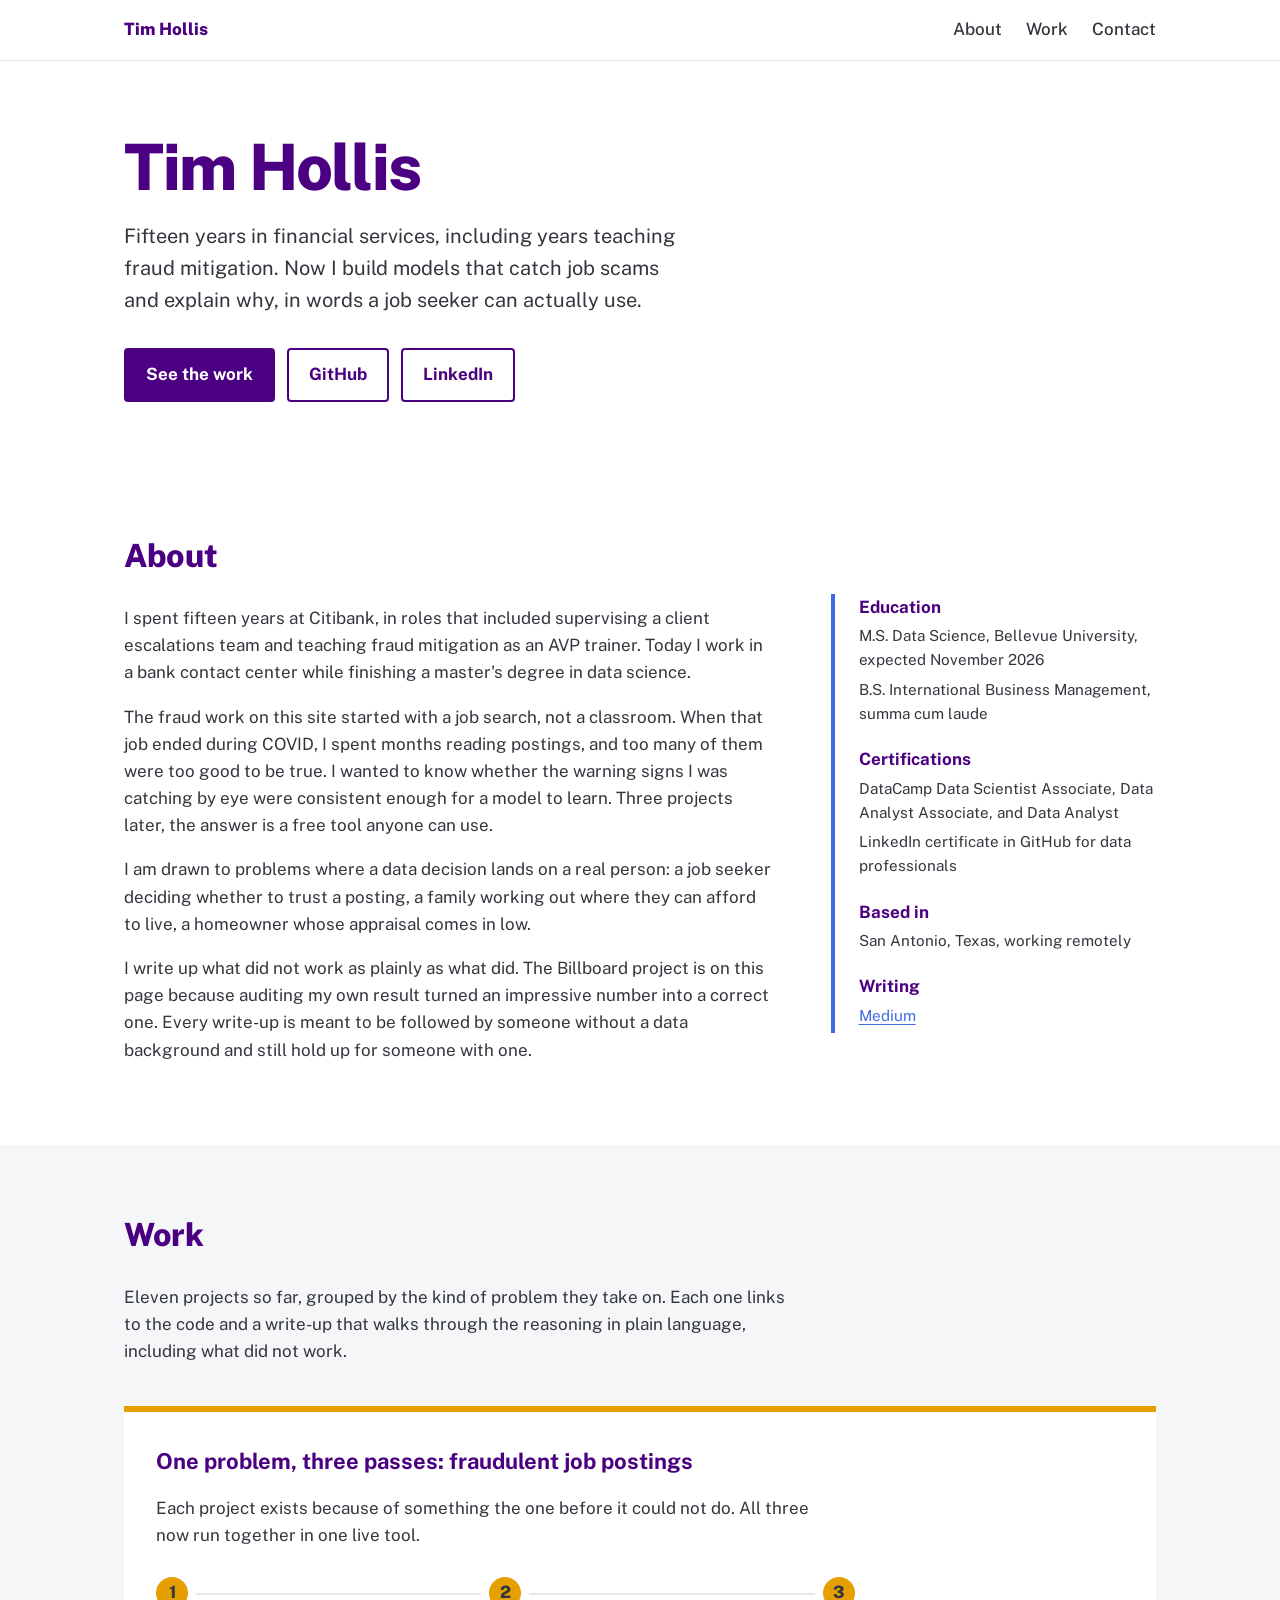
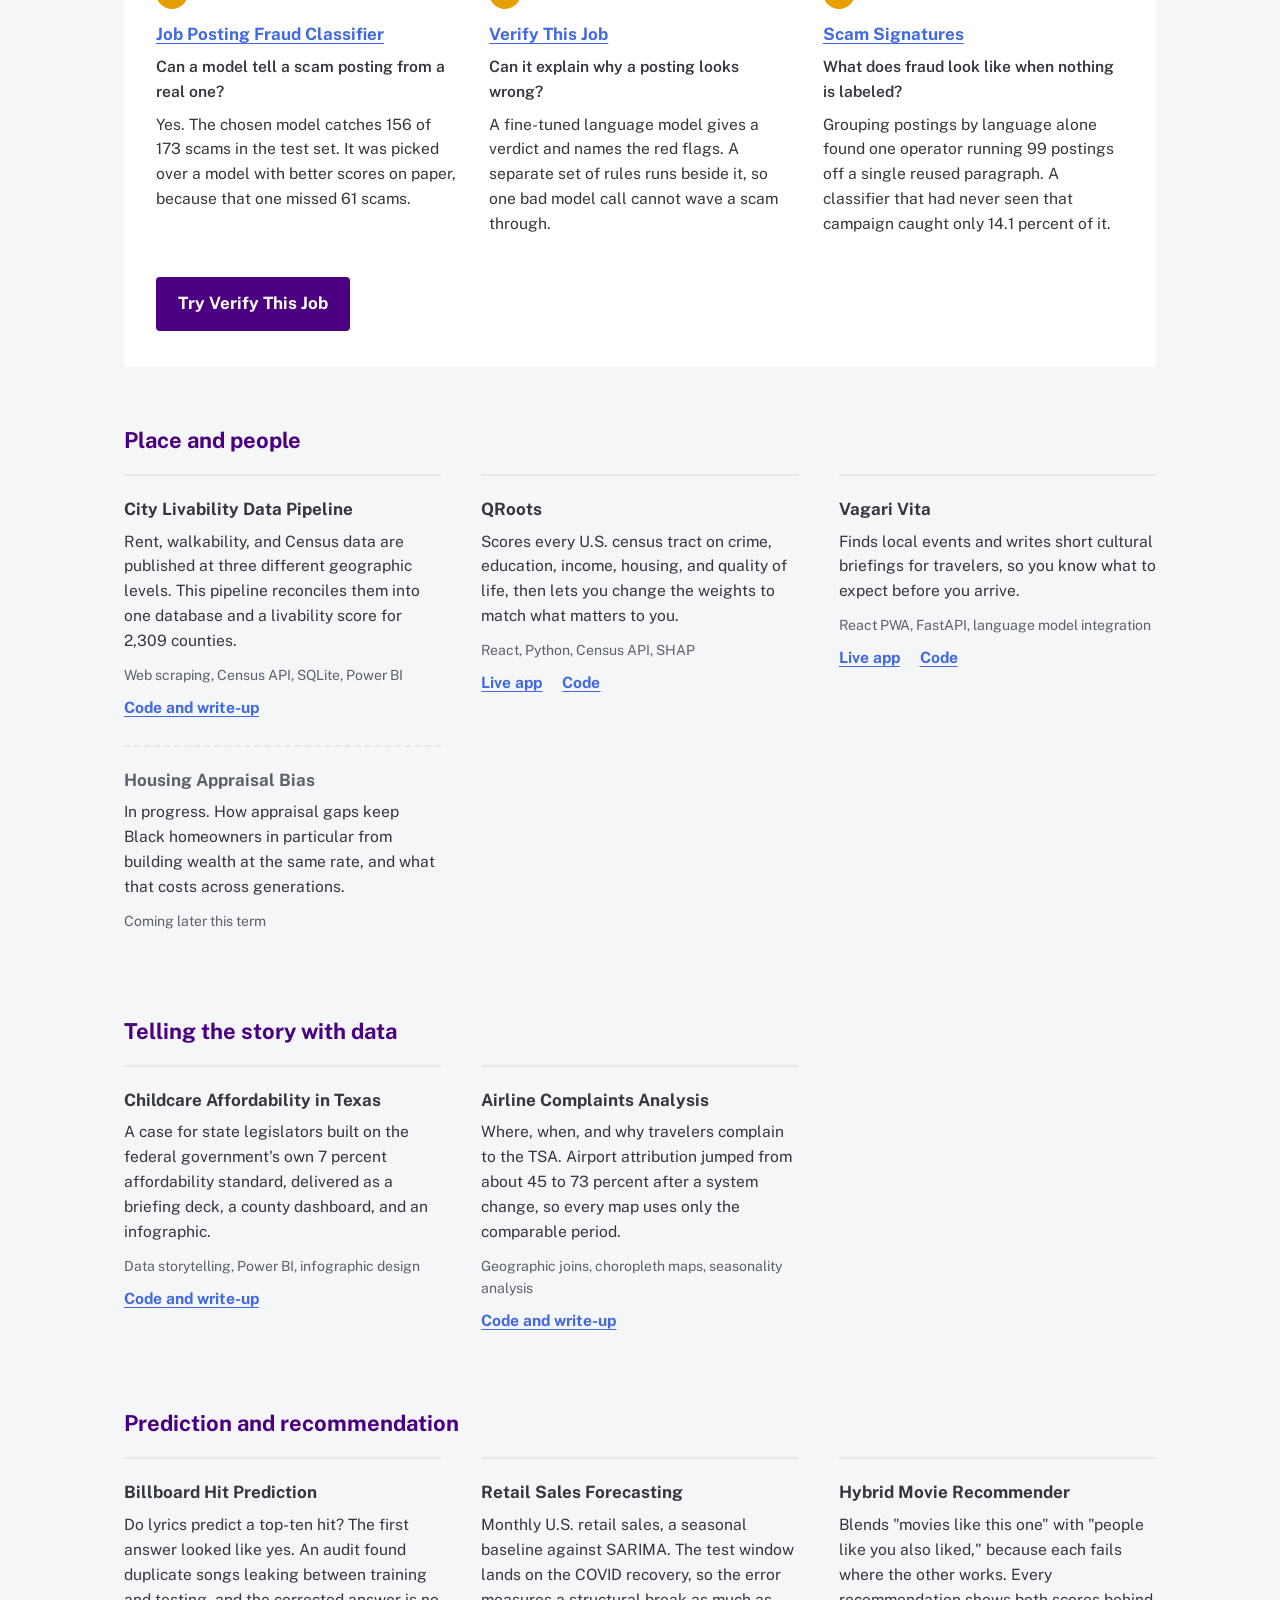
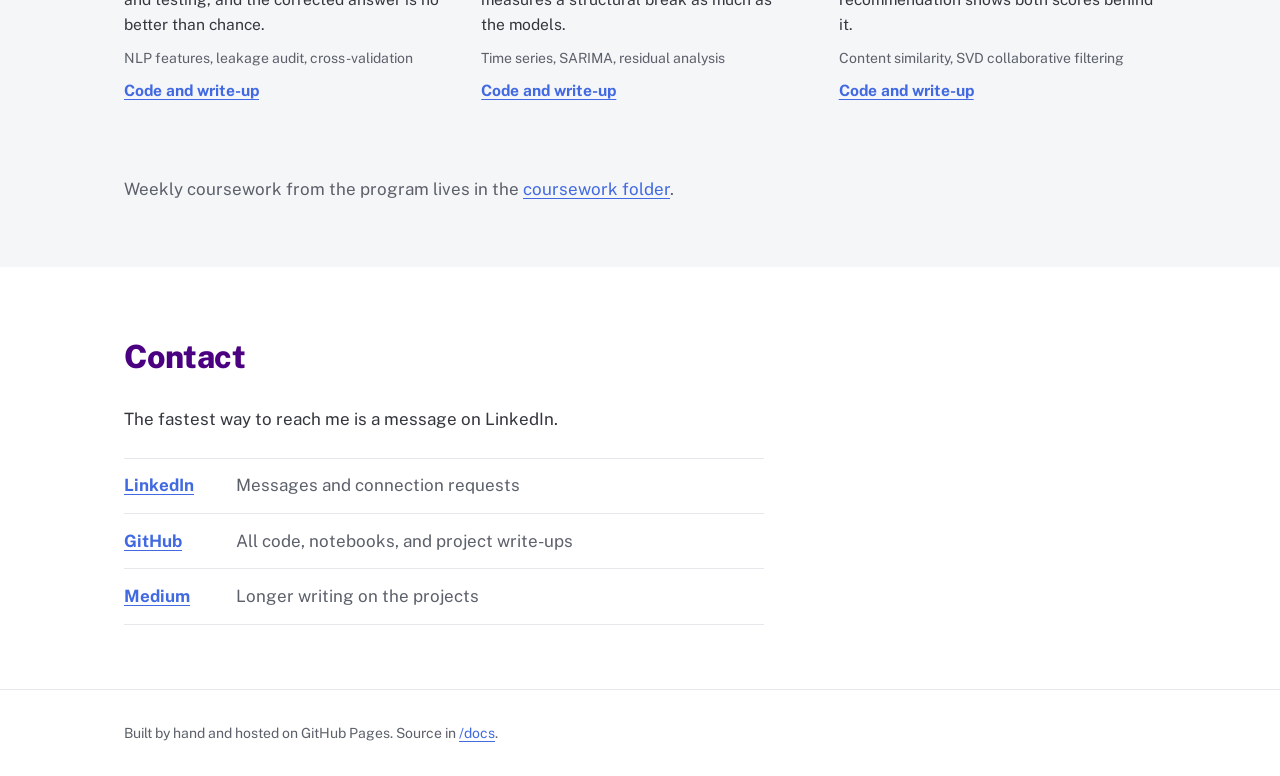
==== docs/index.html @ fc401781 "Add About section" ====
<!DOCTYPE html>
<html lang="en">
<head>
  <meta charset="utf-8">
  <meta name="viewport" content="width=device-width, initial-scale=1">
  <title>Tim Hollis | Data Science Portfolio</title>
  <meta name="description" content="Data science portfolio of Tim Hollis: fraud detection, housing and place, data storytelling, and forecasting.">
  <link rel="preconnect" href="https://fonts.googleapis.com">
  <link rel="preconnect" href="https://fonts.gstatic.com" crossorigin>
  <link href="https://fonts.googleapis.com/css2?family=Public+Sans:wght@400;500;700;800&family=Source+Serif+4:opsz,wght@8..60,400;8..60,600&display=swap" rel="stylesheet">
  <link rel="stylesheet" href="style.css">
</head>
<body>

  <a class="skip-link" href="#main">Skip to content</a>

  <header class="site-nav">
    <div class="wrap nav-inner">
      <a class="nav-name" href="#top">Tim Hollis</a>
      <nav aria-label="Sections">
        <a href="#about">About</a>
        <a href="#work">Work</a>
        <a href="#contact">Contact</a>
      </nav>
    </div>
  </header>

  <main id="main">

    <section class="hero" id="top">
      <div class="wrap">
        <h1>Tim Hollis</h1>
        <p class="lede">
          Fifteen years in financial services, including years teaching fraud mitigation.
          Now I build models that catch job scams and explain why, in words a job seeker
          can actually use.
        </p>
        <div class="hero-actions">
          <a class="btn btn-primary" href="#work">See the work</a>
          <a class="btn btn-secondary" href="https://github.com/TTHollis">GitHub</a>
          <a class="btn btn-secondary" href="https://www.linkedin.com/in/timothy-hollis">LinkedIn</a>
        </div>
      </div>
    </section>

    <section class="section" id="about">
      <div class="wrap about-grid">
        <div class="about-text">
          <h2>About</h2>
          <p>
            I spent fifteen years at Citibank, in roles that included supervising a client
            escalations team and teaching fraud mitigation as an AVP trainer. Today I work in a
            bank contact center while finishing a master's degree in data science.
          </p>
          <p>
            The fraud work on this site started with a job search, not a classroom. When that job
            ended during COVID, I spent months reading postings, and too many of them were too
            good to be true. I wanted to know whether the warning signs I was catching by eye were
            consistent enough for a model to learn. Three projects later, the answer is a free tool
            anyone can use.
          </p>
          <p>
            I am drawn to problems where a data decision lands on a real person: a job seeker
            deciding whether to trust a posting, a family working out where they can afford to
            live, a homeowner whose appraisal comes in low.
          </p>
          <p>
            I write up what did not work as plainly as what did. The Billboard project is on this
            page because auditing my own result turned an impressive number into a correct one.
            Every write-up is meant to be followed by someone without a data background and still
            hold up for someone with one.
          </p>
        </div>

        <dl class="facts">
          <div>
            <dt>Education</dt>
            <dd>M.S. Data Science, Bellevue University, expected November 2026</dd>
            <dd>B.S. International Business Management, summa cum laude</dd>
          </div>
          <div>
            <dt>Certifications</dt>
            <dd>DataCamp Data Scientist Associate, Data Analyst Associate, and Data Analyst</dd>
            <dd>LinkedIn certificate in GitHub for data professionals</dd>
          </div>
          <div>
            <dt>Based in</dt>
            <dd>San Antonio, Texas, working remotely</dd>
          </div>
          <div>
            <dt>Writing</dt>
            <dd><a href="https://medium.com/@TTHollis">Medium</a></dd>
          </div>
        </dl>
      </div>
    </section>

    <section class="section section-alt" id="work">
      <div class="wrap">
        <h2>Work</h2>
        <p class="section-intro">
          Eleven projects so far, grouped by the kind of problem they take on. Each one links to
          the code and a write-up that walks through the reasoning in plain language, including
          what did not work.
        </p>

        <article class="featured" aria-labelledby="featured-title">
          <h3 id="featured-title">One problem, three passes: fraudulent job postings</h3>
          <p class="featured-intro">
            Each project exists because of something the one before it could not do. All three
            now run together in one live tool.
          </p>
          <ol class="phases">
            <li>
              <h4><a href="https://github.com/TTHollis/DataSciencePortfolio/tree/main/projects/JobPostingFraudClassifier">Job Posting Fraud Classifier</a></h4>
              <p class="phase-q">Can a model tell a scam posting from a real one?</p>
              <p>Yes. The chosen model catches 156 of 173 scams in the test set. It was picked over
                a model with better scores on paper, because that one missed 61 scams.</p>
            </li>
            <li>
              <h4><a href="https://github.com/TTHollis/VerifyThisJob">Verify This Job</a></h4>
              <p class="phase-q">Can it explain why a posting looks wrong?</p>
              <p>A fine-tuned language model gives a verdict and names the red flags. A separate
                set of rules runs beside it, so one bad model call cannot wave a scam through.</p>
            </li>
            <li>
              <h4><a href="https://github.com/TTHollis/DataSciencePortfolio/tree/main/projects/ScamSignatures">Scam Signatures</a></h4>
              <p class="phase-q">What does fraud look like when nothing is labeled?</p>
              <p>Grouping postings by language alone found one operator running 99 postings off a
                single reused paragraph. A classifier that had never seen that campaign caught only
                14.1 percent of it.</p>
            </li>
          </ol>
          <a class="btn btn-primary" href="https://verifythisjob.streamlit.app">Try Verify This Job</a>
        </article>

        <div class="group">
          <h3>Place and people</h3>
          <div class="project-grid">
            <article class="project">
              <h4>City Livability Data Pipeline</h4>
              <p>Rent, walkability, and Census data are published at three different geographic
                levels. This pipeline reconciles them into one database and a livability score for
                2,309 counties.</p>
              <p class="methods">Web scraping, Census API, SQLite, Power BI</p>
              <p class="links"><a href="https://github.com/TTHollis/DataSciencePortfolio/tree/main/projects/CityLivabilityDataPipeline">Code and write-up</a></p>
            </article>
            <article class="project">
              <h4>QRoots</h4>
              <p>Scores every U.S. census tract on crime, education, income, housing, and quality
                of life, then lets you change the weights to match what matters to you.</p>
              <p class="methods">React, Python, Census API, SHAP</p>
              <p class="links"><a href="https://qroots.onrender.com">Live app</a><a href="https://github.com/TTHollis/QRoots">Code</a></p>
            </article>
            <article class="project">
              <h4>Vagari Vita</h4>
              <p>Finds local events and writes short cultural briefings for travelers, so you know
                what to expect before you arrive.</p>
              <p class="methods">React PWA, FastAPI, language model integration</p>
              <p class="links"><a href="https://vagarivita.onrender.com">Live app</a><a href="https://github.com/TTHollis/VagariVita">Code</a></p>
            </article>
            <article class="project project-pending">
              <h4>Housing Appraisal Bias</h4>
              <p>In progress. How appraisal gaps keep Black homeowners in particular from building
                wealth at the same rate, and what that costs across generations.</p>
              <p class="methods">Coming later this term</p>
            </article>
          </div>
        </div>

        <div class="group">
          <h3>Telling the story with data</h3>
          <div class="project-grid">
            <article class="project">
              <h4>Childcare Affordability in Texas</h4>
              <p>A case for state legislators built on the federal government's own 7 percent
                affordability standard, delivered as a briefing deck, a county dashboard, and an
                infographic.</p>
              <p class="methods">Data storytelling, Power BI, infographic design</p>
              <p class="links"><a href="https://github.com/TTHollis/DataSciencePortfolio/tree/main/projects/ChildcareAffordabilityTexas">Code and write-up</a></p>
            </article>
            <article class="project">
              <h4>Airline Complaints Analysis</h4>
              <p>Where, when, and why travelers complain to the TSA. Airport attribution jumped
                from about 45 to 73 percent after a system change, so every map uses only the
                comparable period.</p>
              <p class="methods">Geographic joins, choropleth maps, seasonality analysis</p>
              <p class="links"><a href="https://github.com/TTHollis/DataSciencePortfolio/tree/main/projects/AirlineComplaintsAnalysis">Code and write-up</a></p>
            </article>
          </div>
        </div>

        <div class="group">
          <h3>Prediction and recommendation</h3>
          <div class="project-grid">
            <article class="project">
              <h4>Billboard Hit Prediction</h4>
              <p>Do lyrics predict a top-ten hit? The first answer looked like yes. An audit found
                duplicate songs leaking between training and testing, and the corrected answer is
                no better than chance.</p>
              <p class="methods">NLP features, leakage audit, cross-validation</p>
              <p class="links"><a href="https://github.com/TTHollis/DataSciencePortfolio/tree/main/projects/BillboardHitPrediction">Code and write-up</a></p>
            </article>
            <article class="project">
              <h4>Retail Sales Forecasting</h4>
              <p>Monthly U.S. retail sales, a seasonal baseline against SARIMA. The test window
                lands on the COVID recovery, so the error measures a structural break as much as
                the models.</p>
              <p class="methods">Time series, SARIMA, residual analysis</p>
              <p class="links"><a href="https://github.com/TTHollis/DataSciencePortfolio/tree/main/projects/RetailSalesForecasting">Code and write-up</a></p>
            </article>
            <article class="project">
              <h4>Hybrid Movie Recommender</h4>
              <p>Blends "movies like this one" with "people like you also liked," because each
                fails where the other works. Every recommendation shows both scores behind it.</p>
              <p class="methods">Content similarity, SVD collaborative filtering</p>
              <p class="links"><a href="https://github.com/TTHollis/DataSciencePortfolio/tree/main/projects/HybridMovieRecommender">Code and write-up</a></p>
            </article>
          </div>
        </div>

        <p class="work-footer">Weekly coursework from the program lives in the
          <a href="https://github.com/TTHollis/DataSciencePortfolio/tree/main/coursework">coursework folder</a>.</p>
      </div>
    </section>

    <section class="section" id="contact">
      <div class="wrap">
        <h2>Contact</h2>
        <p>The fastest way to reach me is a message on LinkedIn.</p>
        <ul class="contact-list">
          <li><a href="https://www.linkedin.com/in/timothy-hollis">LinkedIn</a><span>Messages and connection requests</span></li>
          <li><a href="https://github.com/TTHollis">GitHub</a><span>All code, notebooks, and project write-ups</span></li>
          <li><a href="https://medium.com/@TTHollis">Medium</a><span>Longer writing on the projects</span></li>
        </ul>
      </div>
    </section>

  </main>

  <footer class="site-footer">
    <div class="wrap">
      <p>Built by hand and hosted on GitHub Pages. Source in
        <a href="https://github.com/TTHollis/DataSciencePortfolio/tree/main/docs">/docs</a>.</p>
    </div>
  </footer>

</body>
</html>
---- docs/style.css ----
:root {
  --royal-blue: #4169E1;
  --purple: #4B0082;
  --forest-green: #228B22;
  --amber: #E69F00;
  --light-gray: #E6E8EC;
  --dark-gray: #33363D;

  --bg: #FFFFFF;
  --surface: #F5F6F8;
  --text: var(--dark-gray);
  --muted: #5C606A;

  --sans: 'Public Sans', system-ui, -apple-system, 'Segoe UI', Arial, sans-serif;
  --serif: 'Source Serif 4', Georgia, 'Times New Roman', serif;

  --wrap: 1080px;
  --nav-h: 3.75rem;
  color-scheme: light;
}

*, *::before, *::after { box-sizing: border-box; }

html { scroll-behavior: smooth; }
@media (prefers-reduced-motion: reduce) { html { scroll-behavior: auto; } }

body {
  margin: 0;
  font-family: var(--sans);
  font-size: 1.0625rem;
  line-height: 1.6;
  color: var(--text);
  background: var(--bg);
}

img { max-width: 100%; height: auto; }

a { color: var(--royal-blue); text-underline-offset: 0.18em; }
a:hover { color: var(--purple); }
:focus-visible { outline: 3px solid var(--amber); outline-offset: 2px; }

.wrap { max-width: var(--wrap); margin: 0 auto; padding: 0 1.5rem; }

.skip-link {
  position: absolute; left: -999px; top: 0.5rem;
  background: var(--purple); color: #fff; padding: 0.5rem 1rem; z-index: 20;
}
.skip-link:focus { left: 0.5rem; }

/* Nav */
.site-nav {
  position: sticky; top: 0; z-index: 10;
  background: var(--bg);
  border-bottom: 1px solid var(--light-gray);
}
.nav-inner {
  display: flex; align-items: center; justify-content: space-between;
  height: var(--nav-h);
}
.nav-name { font-weight: 800; color: var(--purple); text-decoration: none; }
.site-nav nav { display: flex; gap: 1.5rem; }
.site-nav nav a { color: var(--text); text-decoration: none; font-weight: 500; }
.site-nav nav a:hover { color: var(--royal-blue); text-decoration: underline; }

section[id] { scroll-margin-top: var(--nav-h); }

/* Hero */
.hero { padding: 4.5rem 0 4rem; }
.hero h1 {
  font-size: clamp(2.5rem, 6vw, 4rem);
  line-height: 1.05;
  font-weight: 800;
  color: var(--purple);
  margin: 0 0 1.25rem;
  letter-spacing: -0.02em;
}
.lede { font-size: 1.25rem; max-width: 46ch; margin: 0 0 2rem; }

.hero-actions { display: flex; flex-wrap: wrap; gap: 0.75rem; }
.btn {
  display: inline-block;
  padding: 0.7rem 1.25rem;
  border-radius: 4px;
  font-weight: 700;
  text-decoration: none;
  border: 2px solid var(--purple);
}
.btn-primary { background: var(--purple); color: #fff; }
.btn-primary:hover { background: var(--royal-blue); border-color: var(--royal-blue); color: #fff; }
.btn-secondary { background: transparent; color: var(--purple); }
.btn-secondary:hover { background: var(--surface); color: var(--purple); }

/* Sections */
.section { padding: 4rem 0; }
.section-alt { background: var(--surface); }
.section h2 {
  font-size: 2rem;
  font-weight: 800;
  color: var(--purple);
  margin: 0 0 1.5rem;
  letter-spacing: -0.01em;
}
.section p { max-width: 68ch; }
.placeholder { color: var(--muted); }

/* Contact */
.contact-list { list-style: none; padding: 0; margin: 1.5rem 0 0; max-width: 40rem; }
.contact-list li {
  display: flex; flex-wrap: wrap; align-items: baseline; gap: 0.25rem 1rem;
  padding: 0.85rem 0;
  border-top: 1px solid var(--light-gray);
}
.contact-list li:last-child { border-bottom: 1px solid var(--light-gray); }
.contact-list a { font-weight: 700; min-width: 6rem; }
.contact-list span { color: var(--muted); }

/* Footer */
.site-footer { padding: 2rem 0; border-top: 1px solid var(--light-gray); font-size: 0.875rem; color: var(--muted); }
.site-footer p { margin: 0; }

/* Mobile */
@media (max-width: 820px) {
  .hero { padding: 3rem 0; }
    .site-nav nav { gap: 1rem; }
}

/* Work */
.section-intro { margin: 0 0 2.5rem; }
.section h3 { font-size: 1.375rem; font-weight: 700; color: var(--purple); margin: 0 0 1rem; }
.section h4 { font-size: 1.0625rem; font-weight: 700; margin: 0 0 0.4rem; }

.featured {
  background: var(--bg);
  border-top: 6px solid var(--amber);
  padding: 2rem 2rem 2.25rem;
  margin-bottom: 3.5rem;
}
.featured-intro { margin: 0 0 1.75rem; }
.phases {
  list-style: none;
  counter-reset: phase;
  display: grid;
  grid-template-columns: repeat(3, 1fr);
  gap: 2rem;
  padding: 0;
  margin: 0 0 2rem;
}
.phases li { counter-increment: phase; position: relative; padding-top: 2.75rem; }
.phases li::before {
  content: counter(phase);
  position: absolute; top: 0; left: 0;
  width: 2rem; height: 2rem;
  border-radius: 50%;
  background: var(--amber);
  color: var(--dark-gray);
  font-weight: 800;
  display: flex; align-items: center; justify-content: center;
}
.phases li:not(:last-child)::after {
  content: '';
  position: absolute; top: 1rem; left: 2.5rem; right: -1.5rem;
  border-top: 2px solid var(--light-gray);
}
.phases p { font-size: 0.975rem; margin: 0 0 0.5rem; }
.phase-q { font-weight: 600; color: var(--dark-gray); }

.group { margin-bottom: 3rem; }
.project-grid {
  display: grid;
  grid-template-columns: repeat(auto-fill, minmax(300px, 1fr));
  gap: 0 2.5rem;
}
.project { border-top: 2px solid var(--light-gray); padding: 1.25rem 0 1.5rem; }
.project p { font-size: 0.975rem; margin: 0 0 0.6rem; }
.project .methods { color: var(--muted); font-size: 0.875rem; }
.project .links { display: flex; gap: 1.25rem; margin: 0; font-weight: 700; }
.project-pending h4 { color: var(--muted); }
.project-pending { border-top-style: dashed; }

.work-footer { margin: 1rem 0 0; color: var(--muted); }

@media (max-width: 820px) {
  .featured { padding: 1.5rem 1.25rem 1.75rem; }
  .phases { grid-template-columns: 1fr; gap: 1.5rem; }
  .phases li:not(:last-child)::after { display: none; }
}

/* About */
.about-grid {
  display: grid;
  grid-template-columns: minmax(0, 2fr) minmax(0, 1fr);
  gap: 3.5rem;
  align-items: start;
}
.facts {
  margin: 4rem 0 0;
  border-left: 4px solid var(--royal-blue);
  padding-left: 1.5rem;
}
.facts div + div { margin-top: 1.25rem; }
.facts dt { font-weight: 700; color: var(--purple); margin-bottom: 0.2rem; }
.facts dd { margin: 0 0 0.3rem; font-size: 0.95rem; }

@media (max-width: 820px) {
  .about-grid { grid-template-columns: 1fr; gap: 2rem; }
  .facts { margin-top: 0; }
}
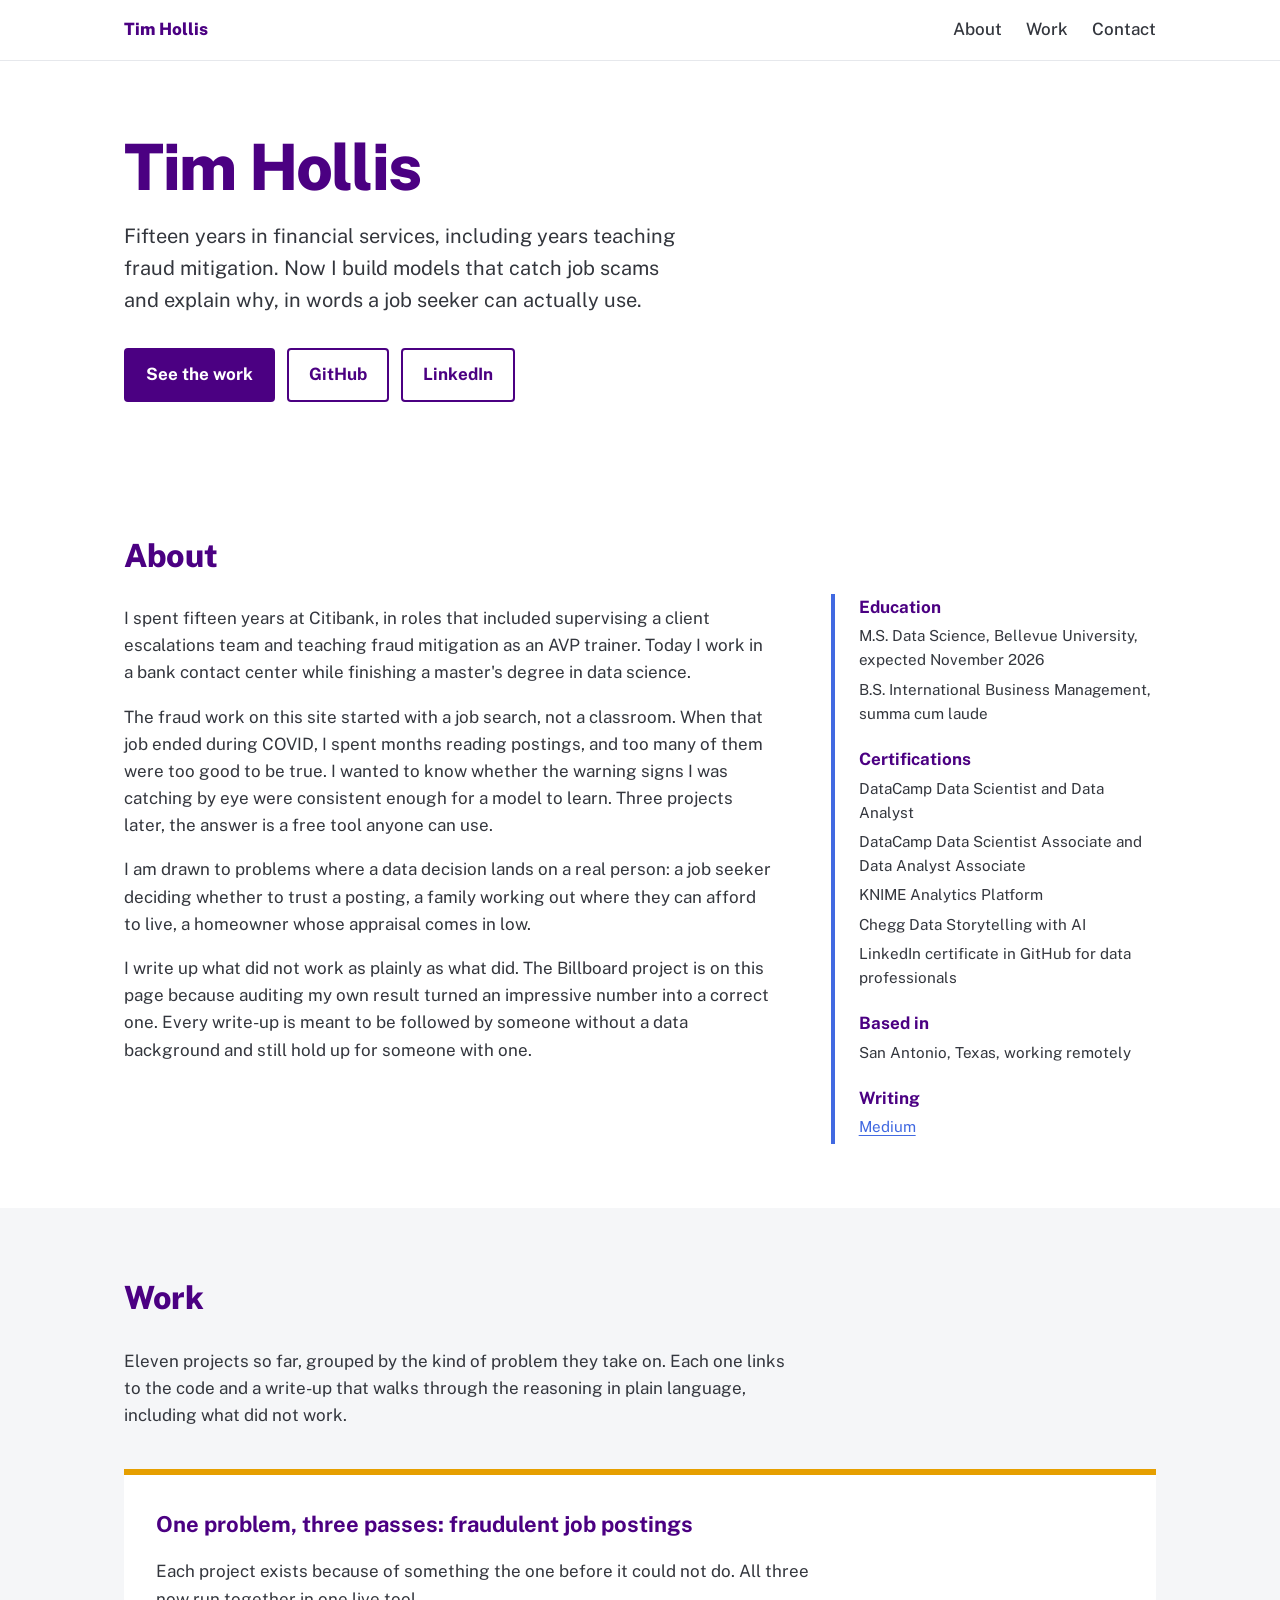
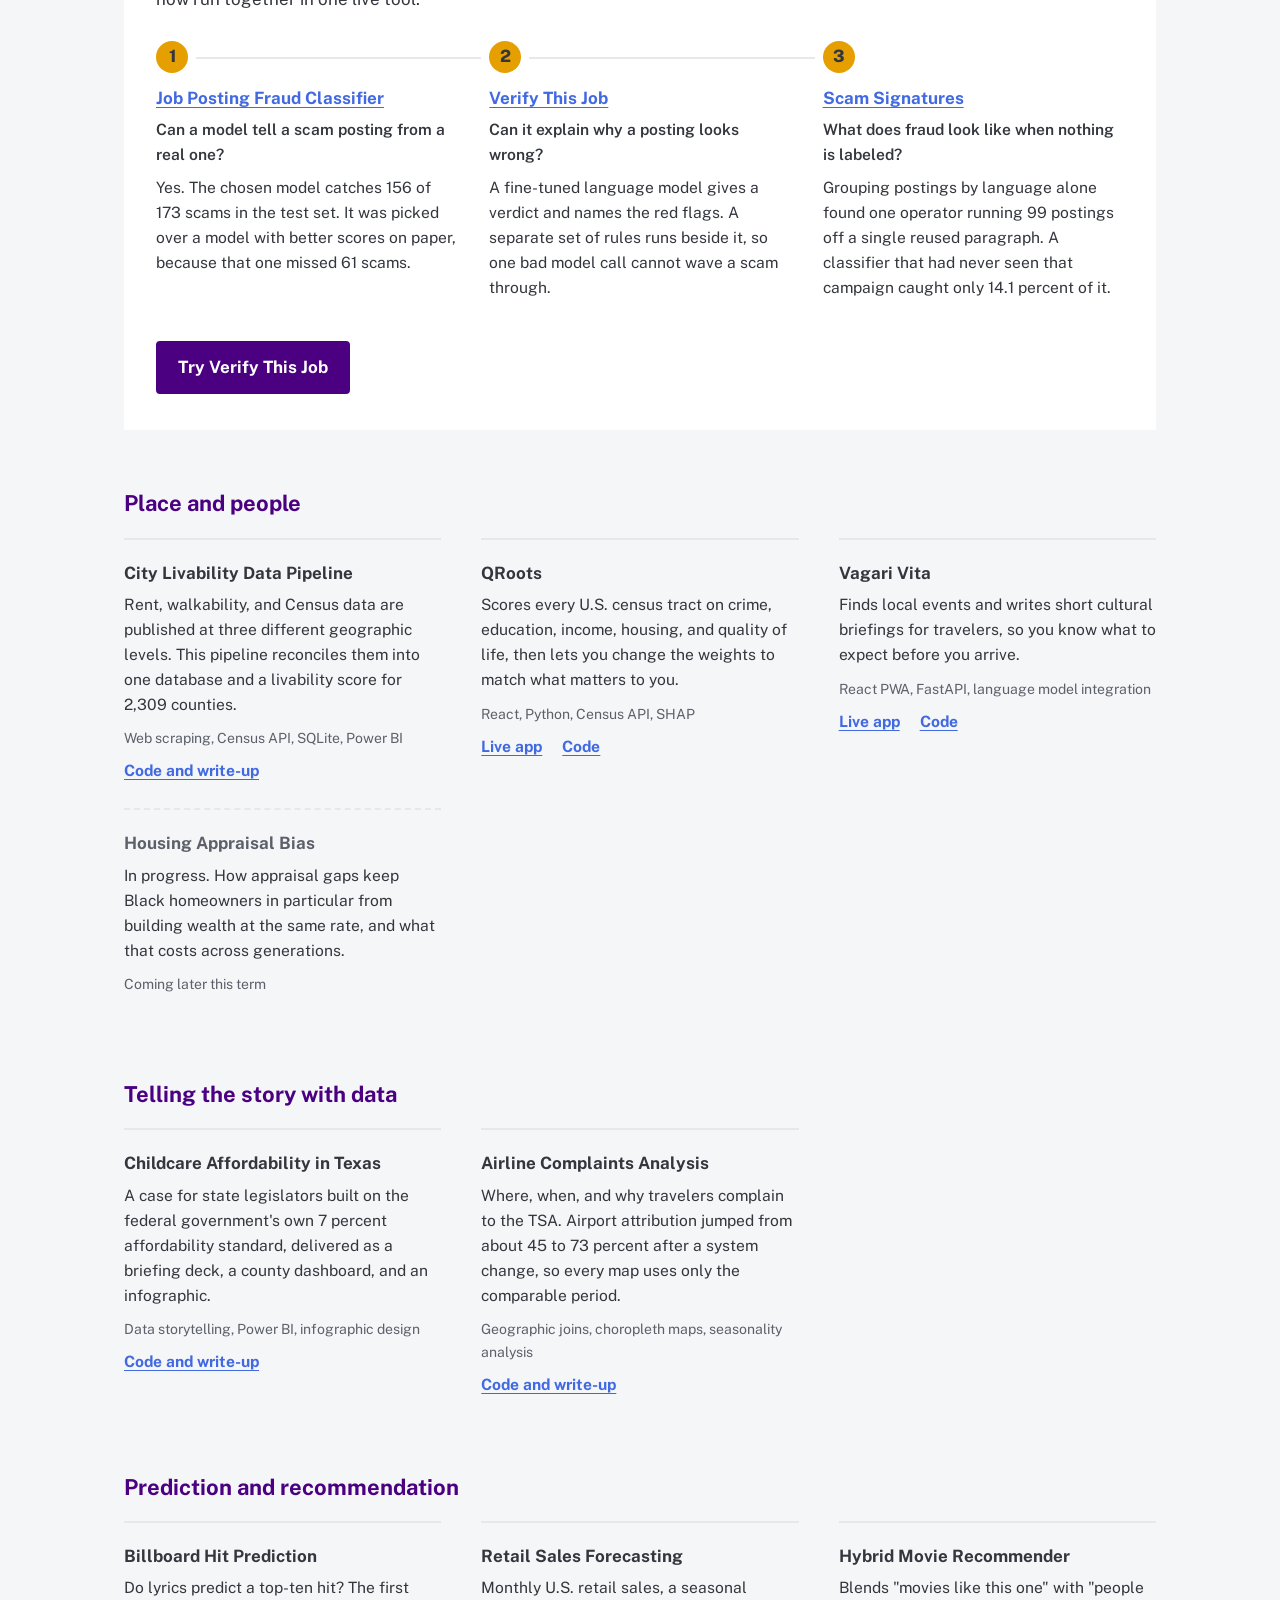
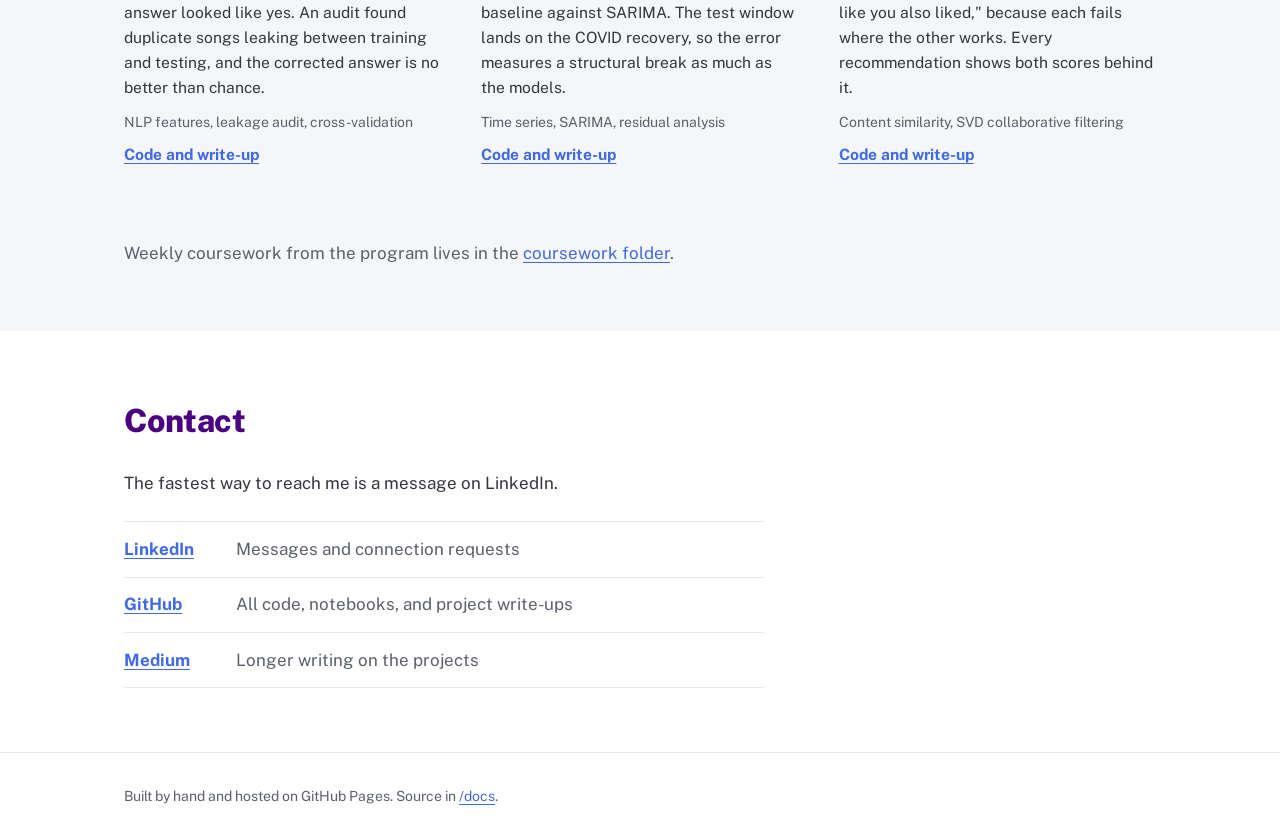
==== commit 25c890e8: "Update certifications" ====
--- a/docs/index.html
+++ b/docs/index.html
@@ -80,7 +80,10 @@
           </div>
           <div>
             <dt>Certifications</dt>
-            <dd>DataCamp Data Scientist Associate, Data Analyst Associate, and Data Analyst</dd>
+            <dd>DataCamp Data Scientist and Data Analyst</dd>
+            <dd>DataCamp Data Scientist Associate and Data Analyst Associate</dd>
+            <dd>KNIME Analytics Platform</dd>
+            <dd>Chegg Data Storytelling with AI</dd>
             <dd>LinkedIn certificate in GitHub for data professionals</dd>
           </div>
           <div>
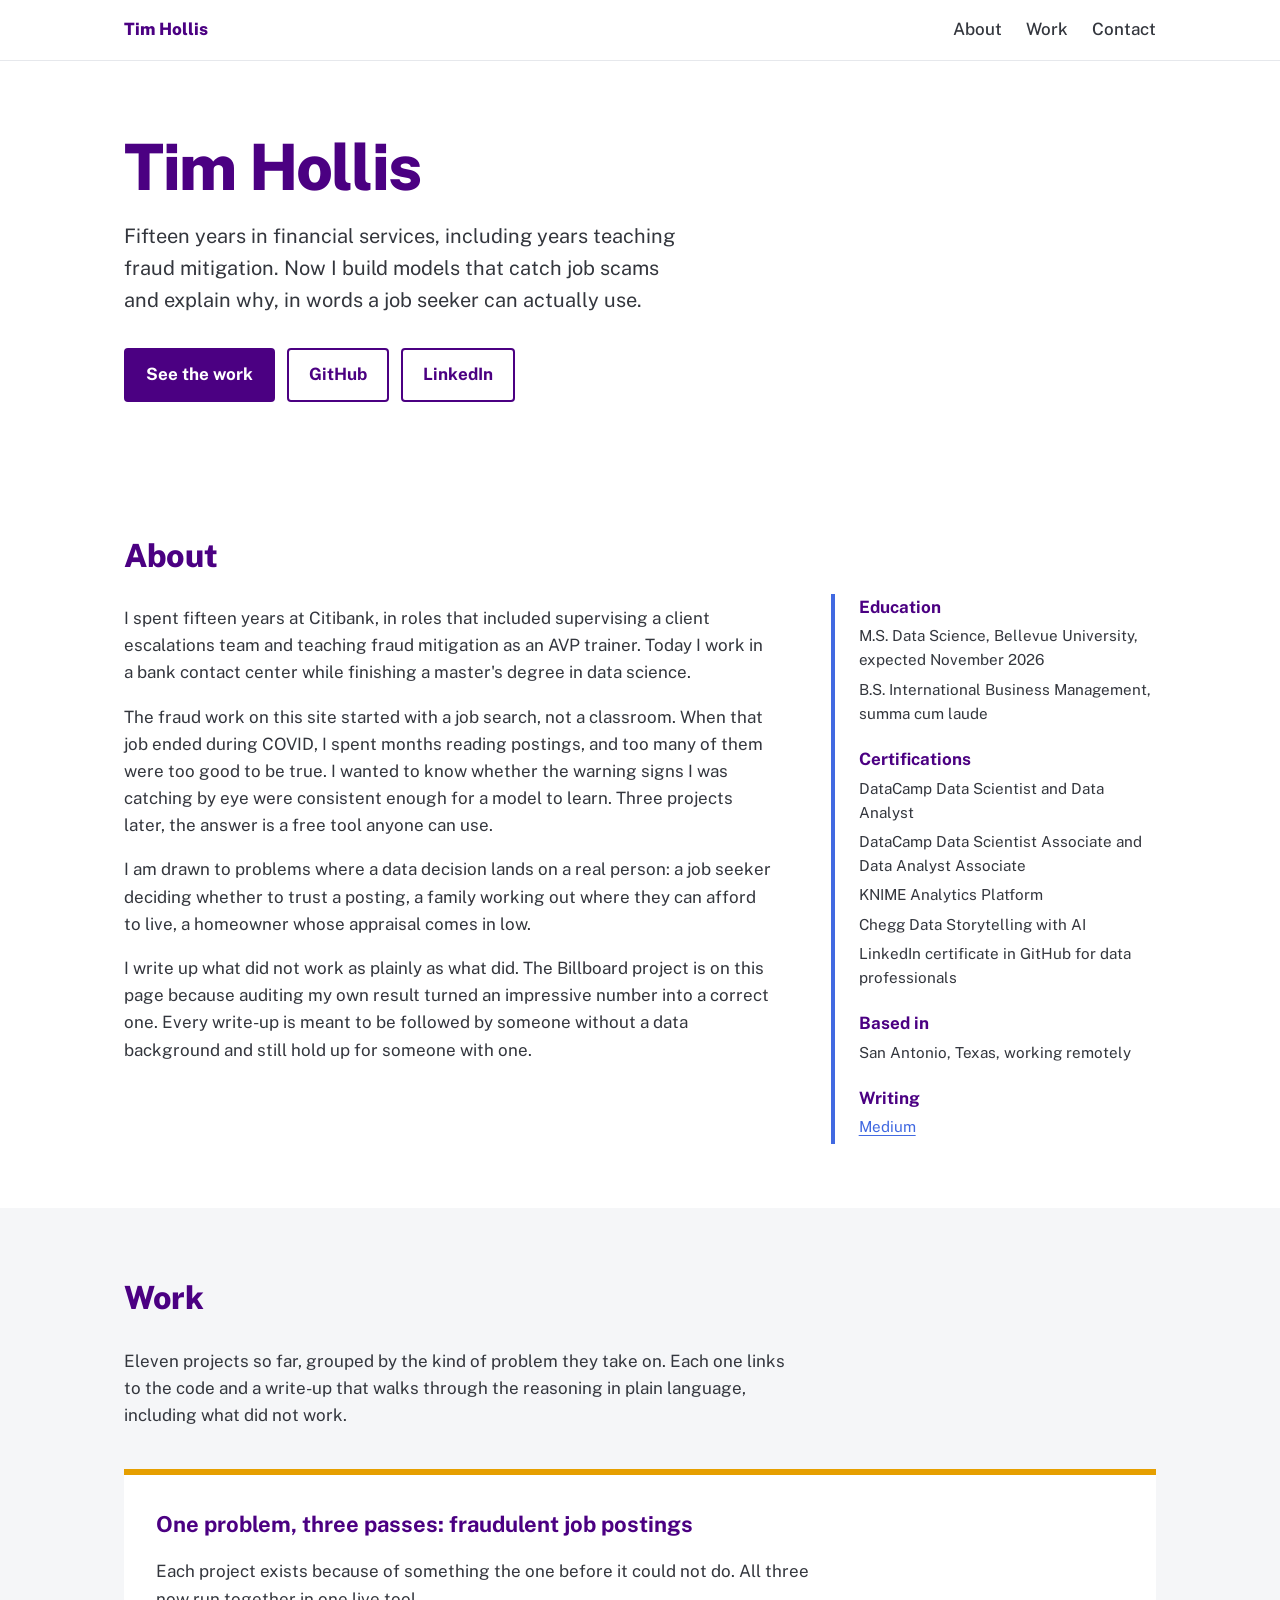
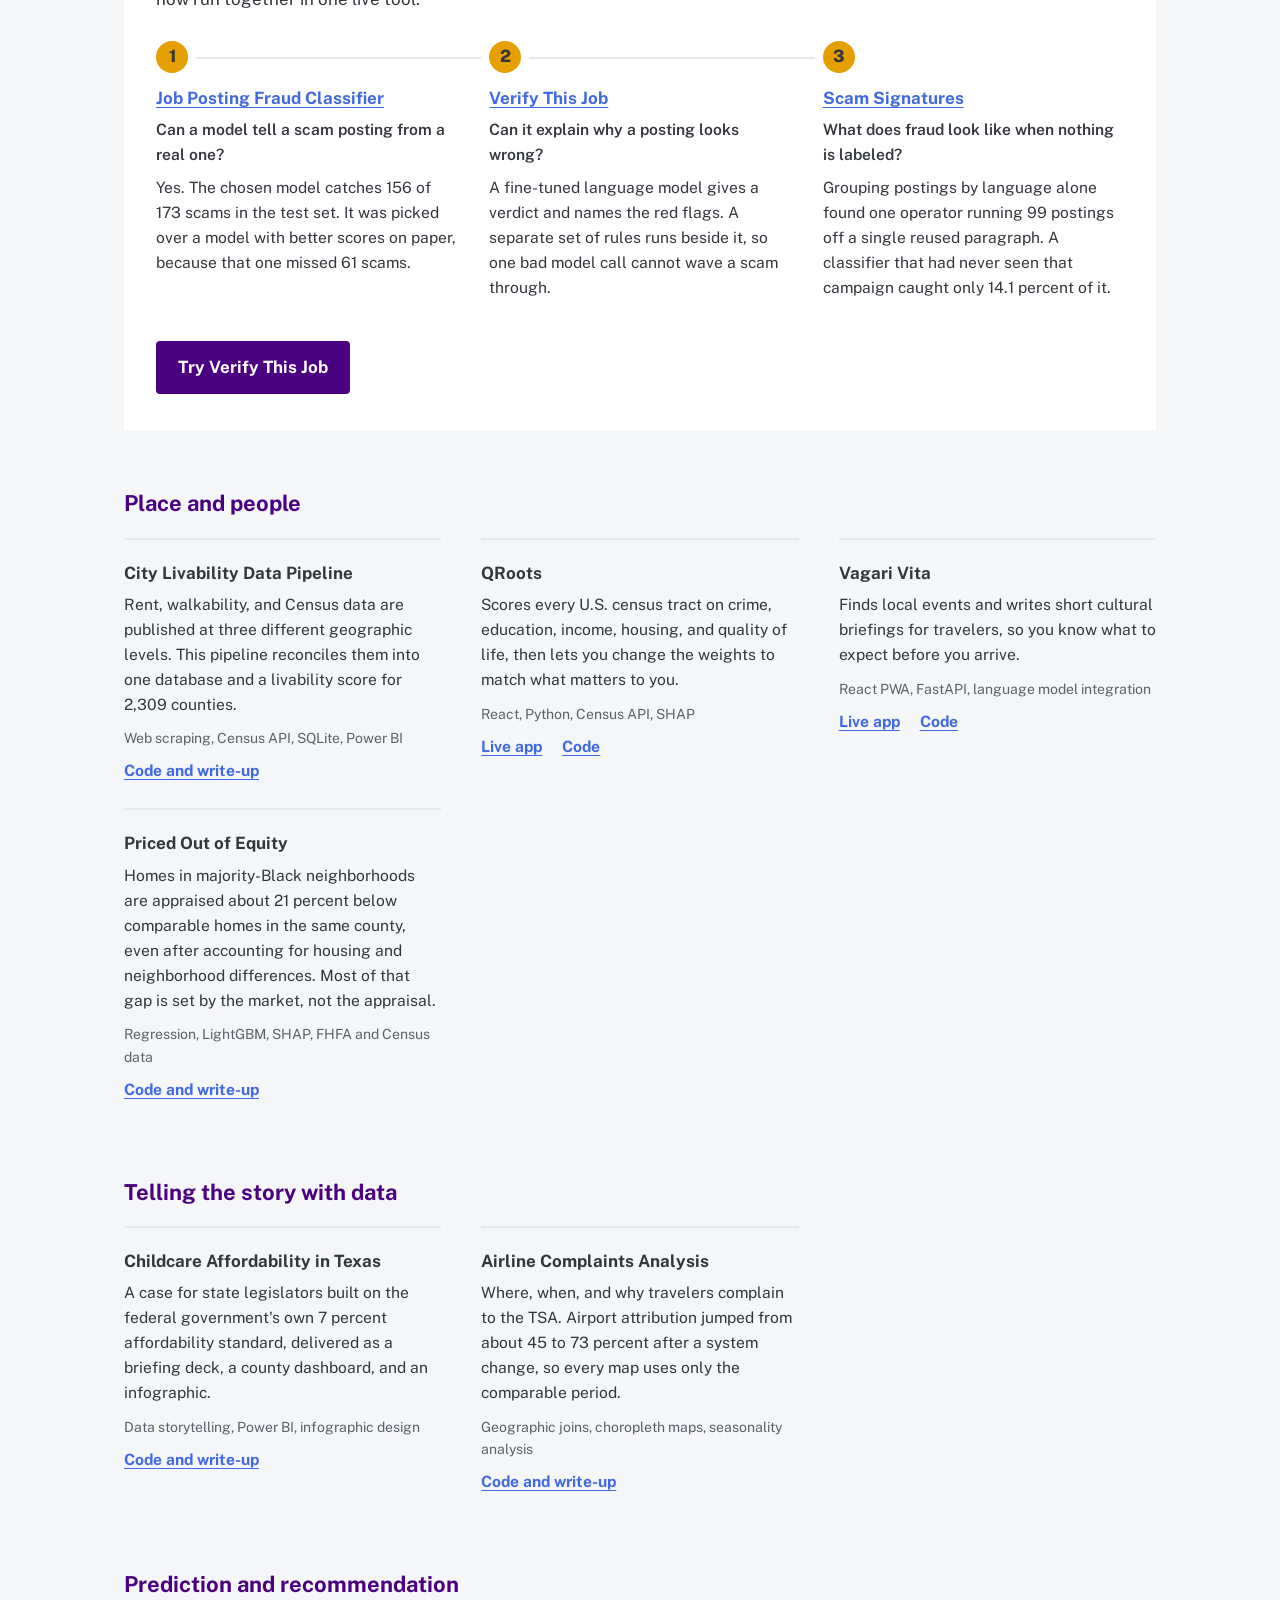
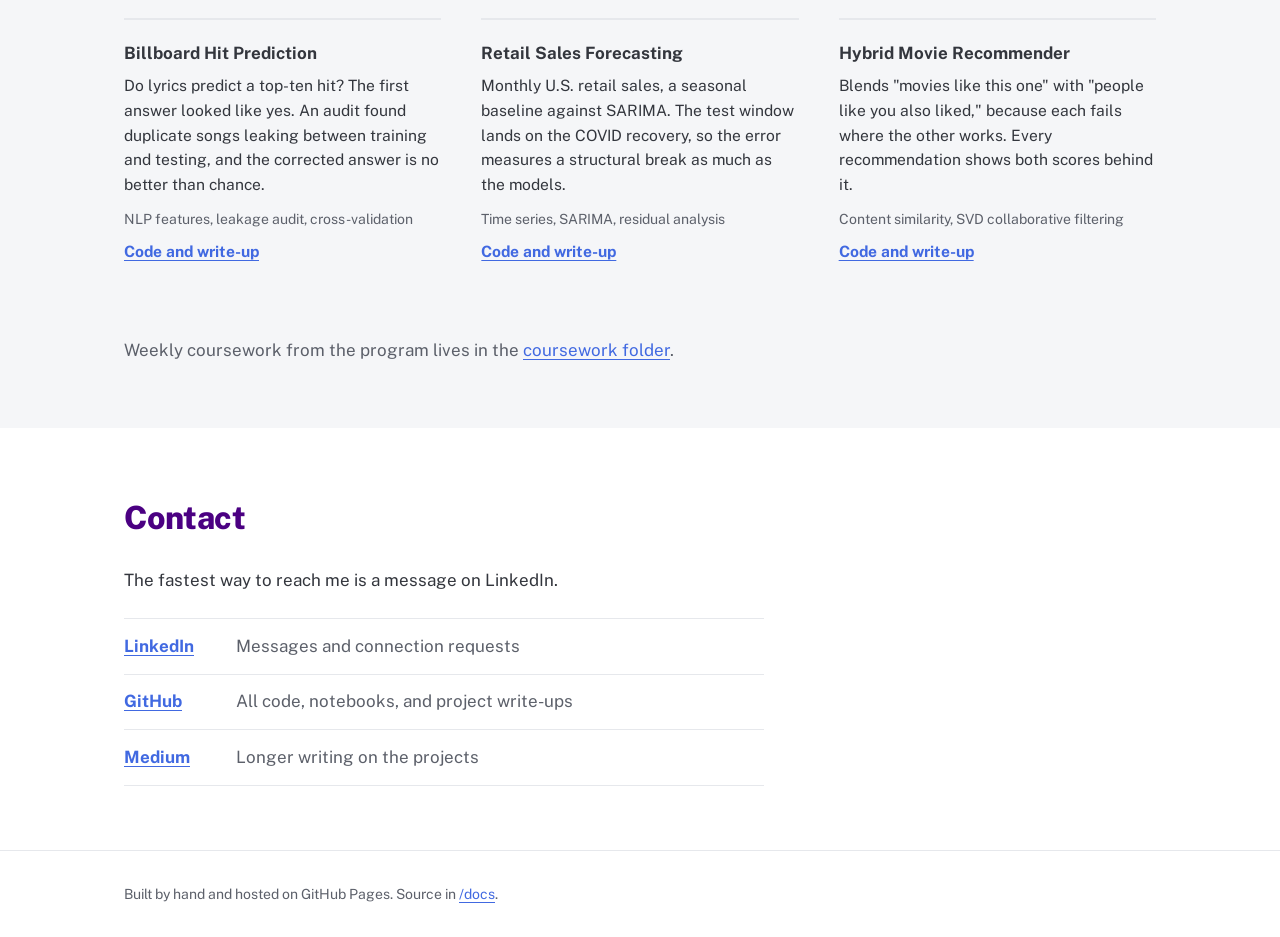
==== commit 1a1584a8: "Update project details in index.html Replaced 'Housing Appraisal Bias' project with 'Priced Out of E" ====
--- a/docs/index.html
+++ b/docs/index.html
@@ -162,11 +162,13 @@
               <p class="methods">React PWA, FastAPI, language model integration</p>
               <p class="links"><a href="https://vagarivita.onrender.com">Live app</a><a href="https://github.com/TTHollis/VagariVita">Code</a></p>
             </article>
-            <article class="project project-pending">
-              <h4>Housing Appraisal Bias</h4>
-              <p>In progress. How appraisal gaps keep Black homeowners in particular from building
-                wealth at the same rate, and what that costs across generations.</p>
-              <p class="methods">Coming later this term</p>
+            <article class="project">
+              <h4>Priced Out of Equity</h4>
+              <p>Homes in majority-Black neighborhoods are appraised about 21 percent below
+                comparable homes in the same county, even after accounting for housing and
+                neighborhood differences. Most of that gap is set by the market, not the appraisal.</p>
+              <p class="methods">Regression, LightGBM, SHAP, FHFA and Census data</p>
+              <p class="links"><a href="https://github.com/TTHollis/PricedOutOfEquity">Code and write-up</a></p>
             </article>
           </div>
         </div>
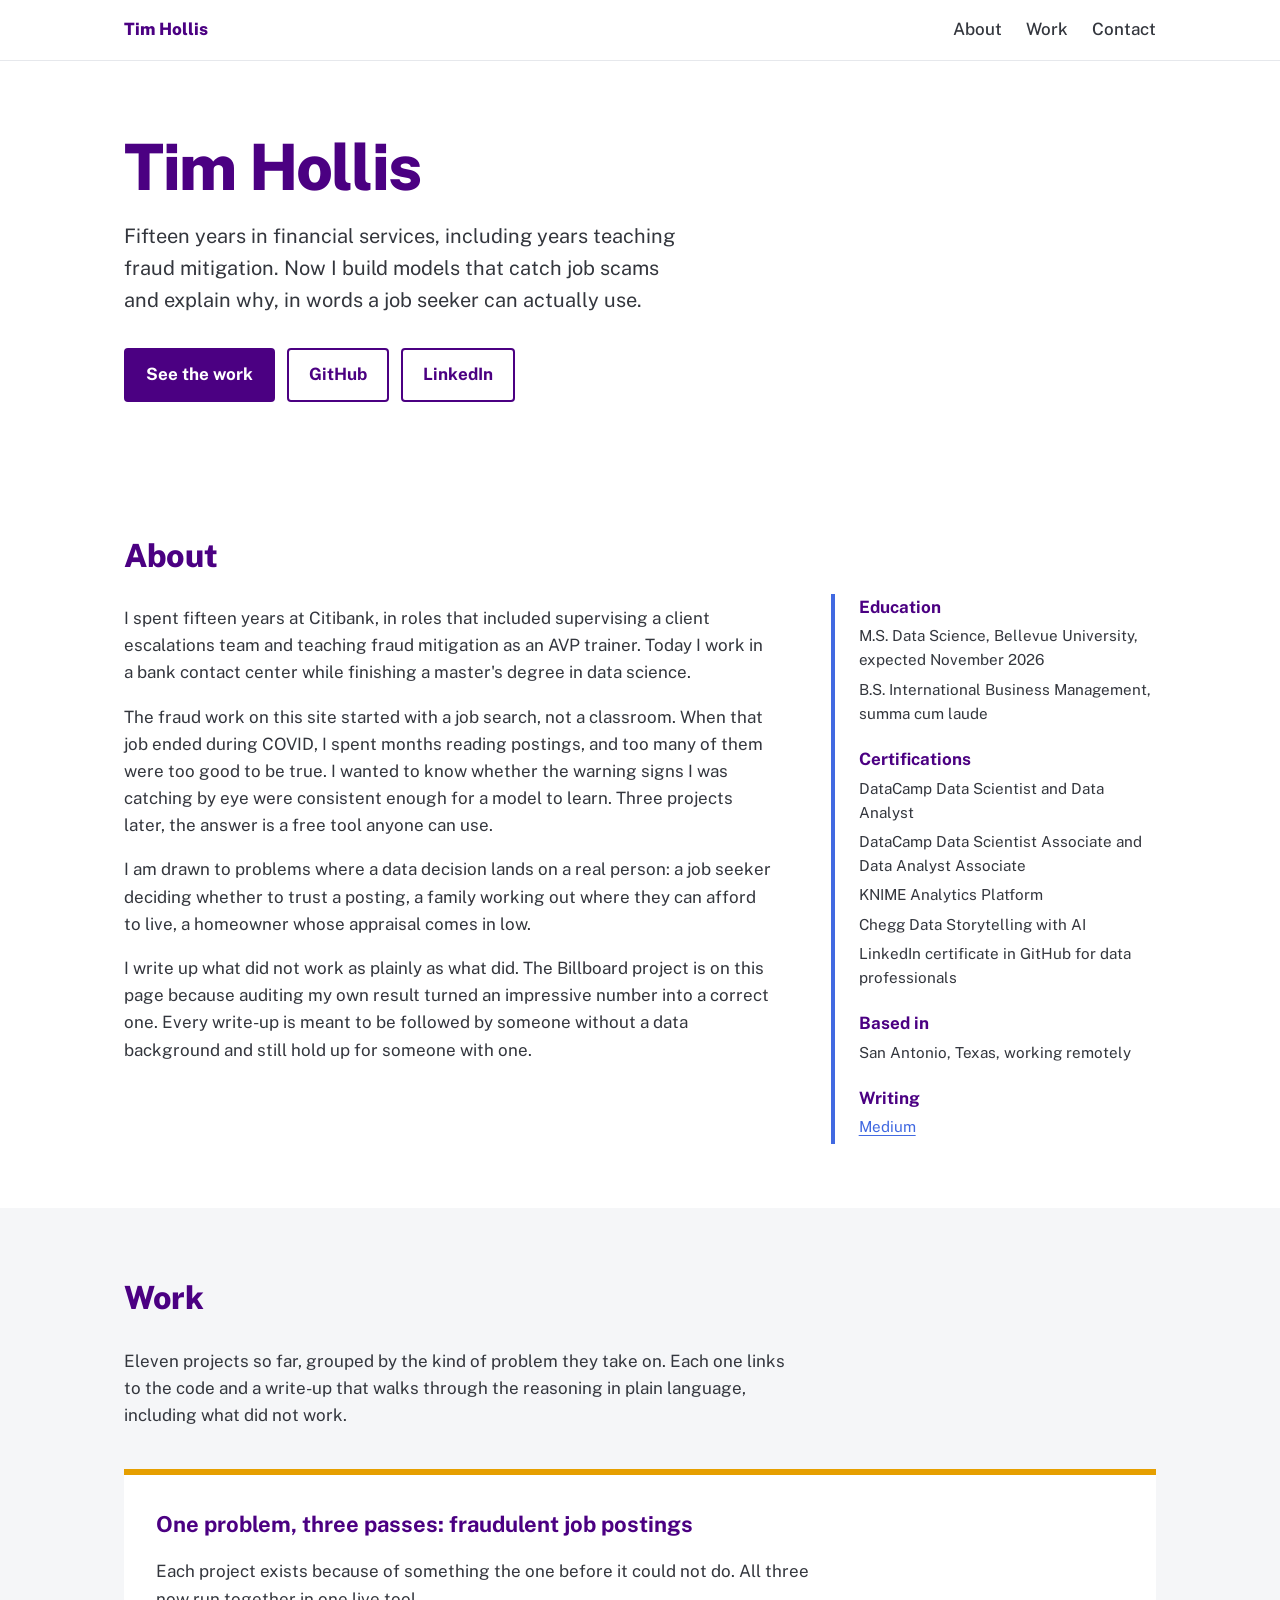
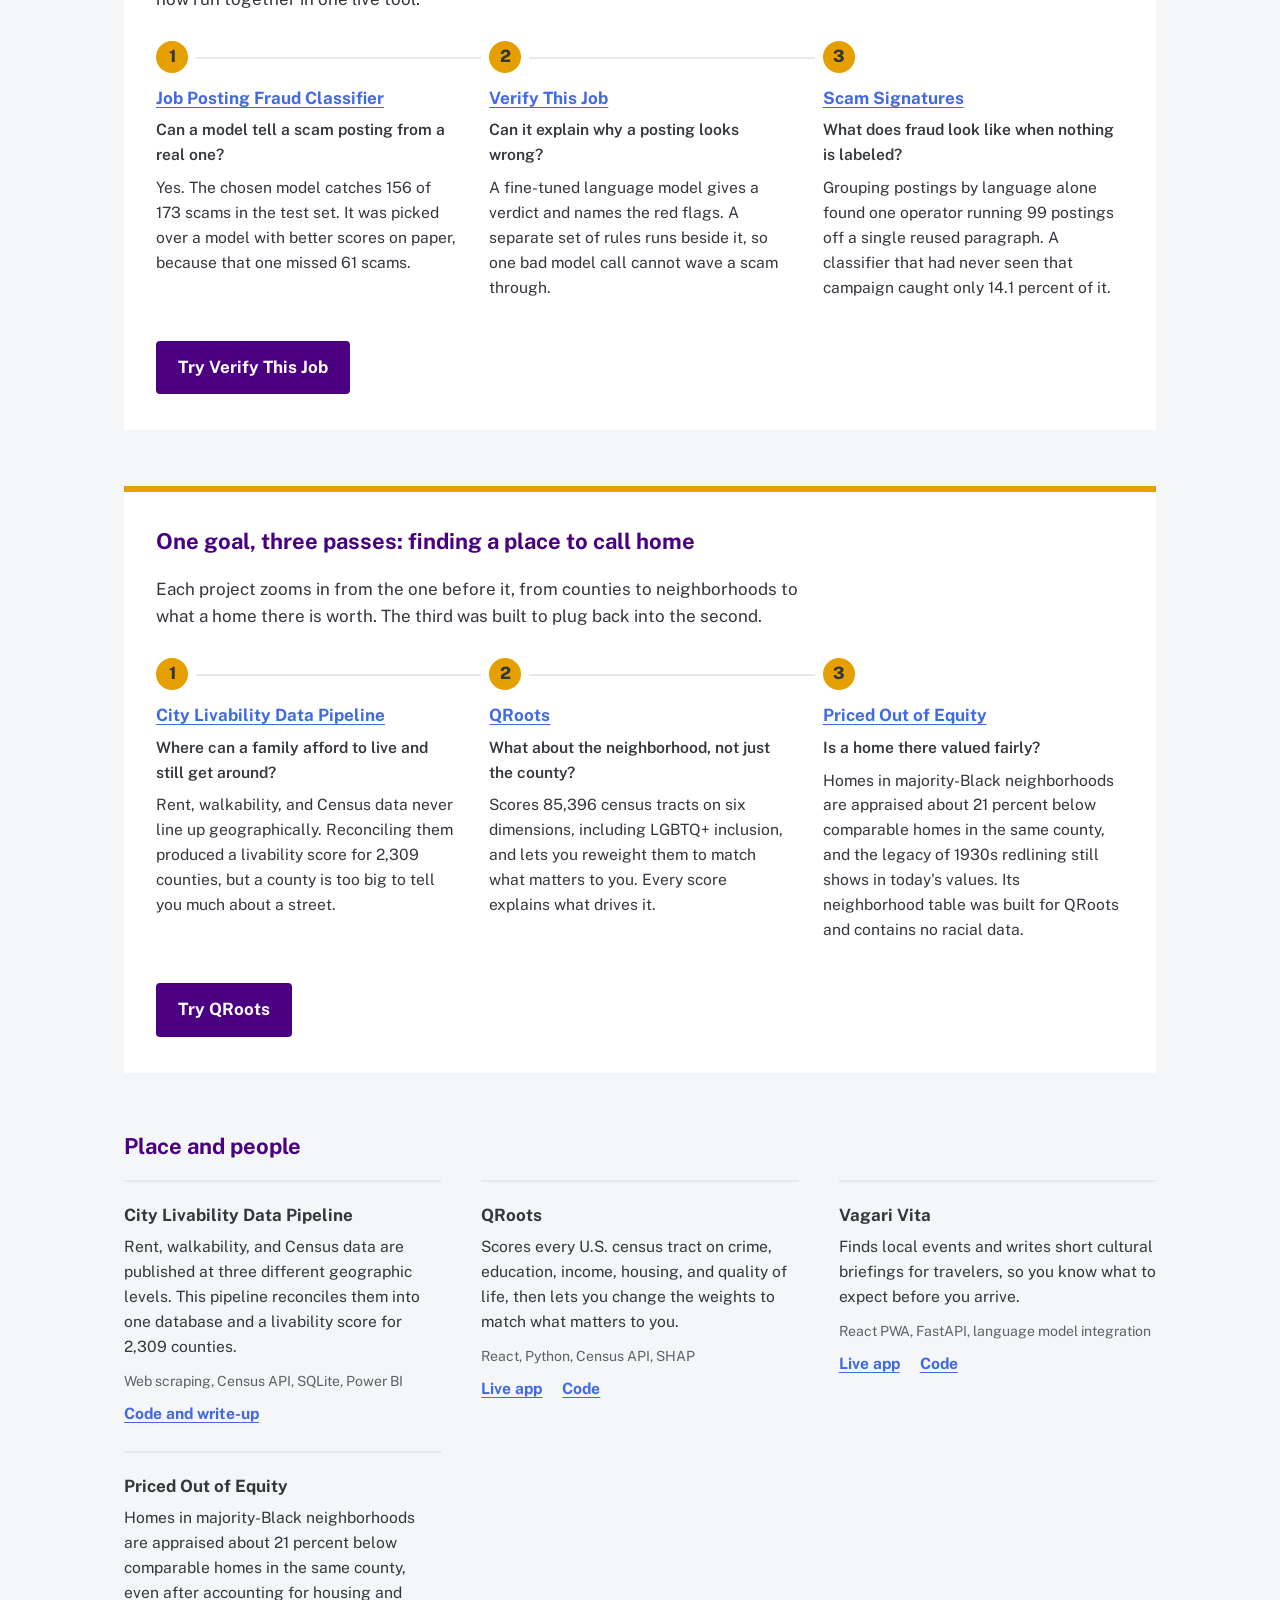
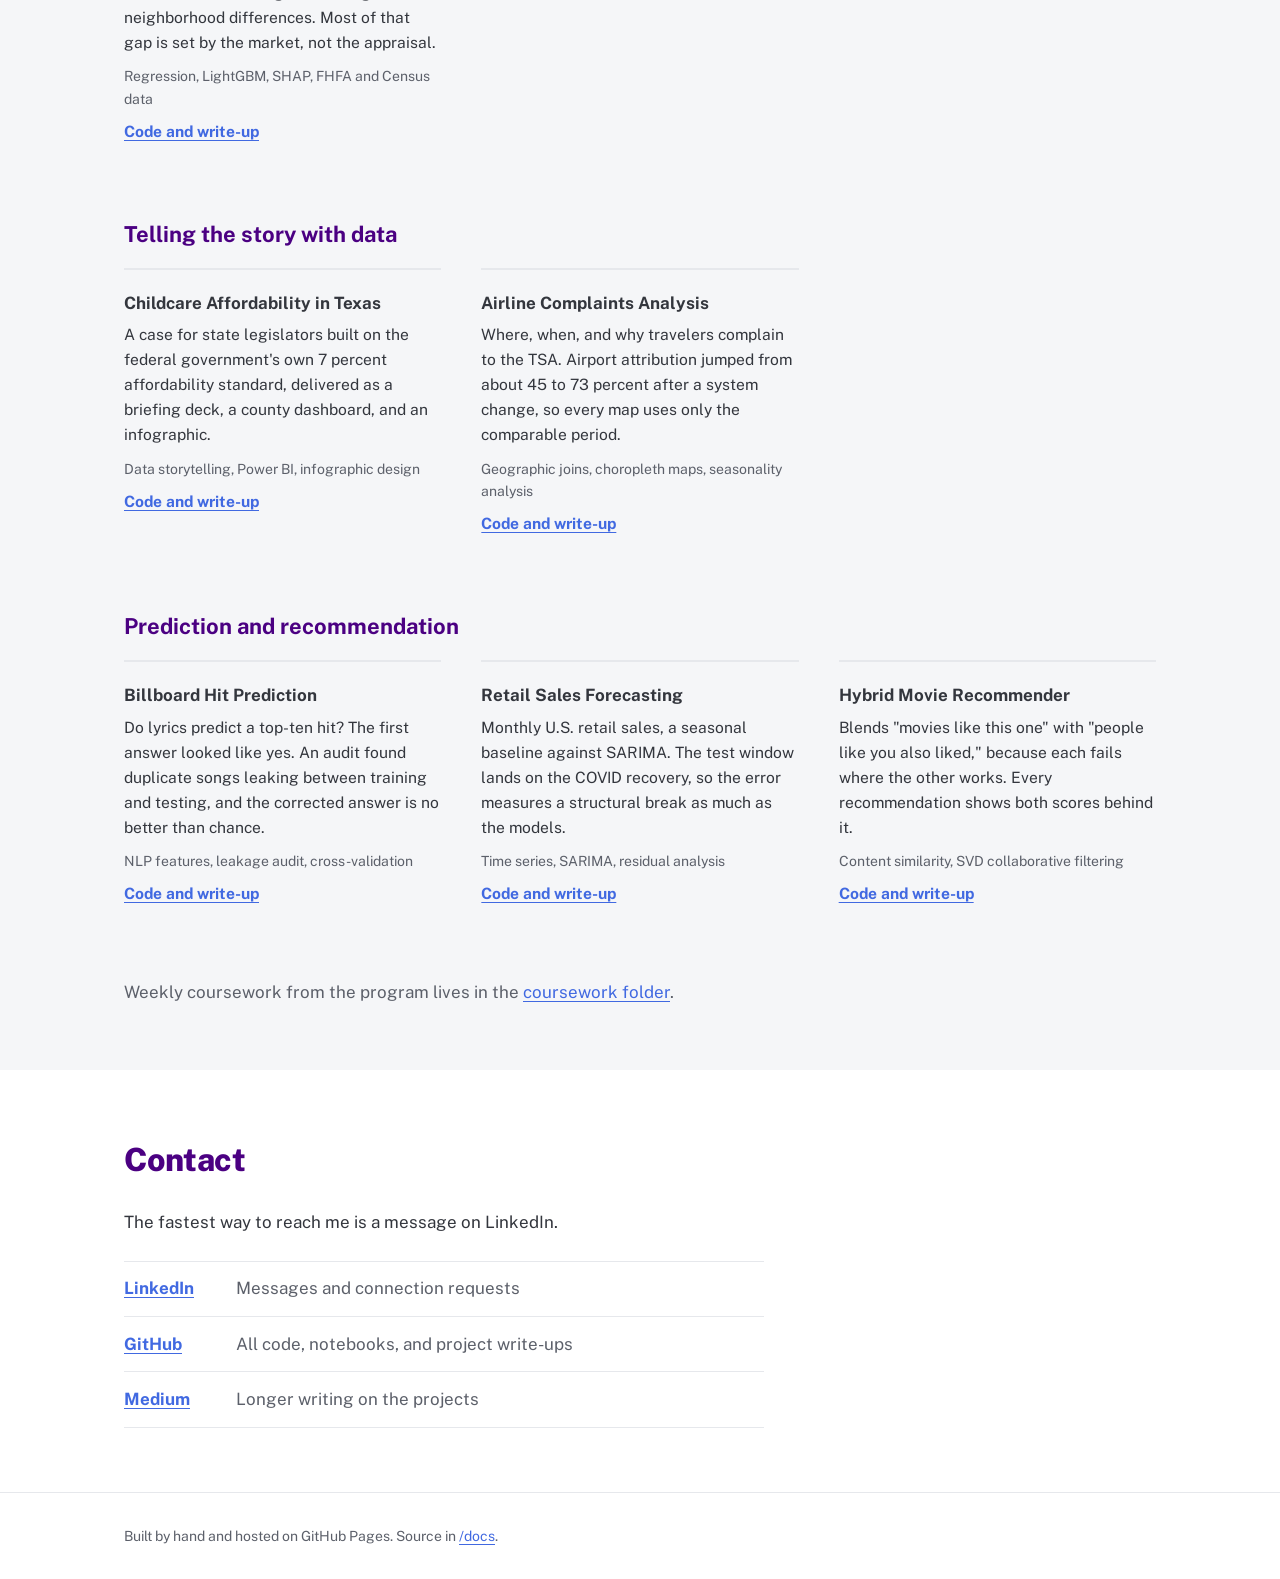
==== commit 6d5a2462: "Add featured projects section to index.html" ====
--- a/docs/index.html
+++ b/docs/index.html
@@ -137,6 +137,37 @@
           <a class="btn btn-primary" href="https://verifythisjob.streamlit.app">Try Verify This Job</a>
         </article>
 
+                <article class="featured featured-place" aria-labelledby="featured-place-title">
+          <h3 id="featured-place-title">One goal, three passes: finding a place to call home</h3>
+          <p class="featured-intro">
+            Each project zooms in from the one before it, from counties to neighborhoods to what a
+            home there is worth. The third was built to plug back into the second.
+          </p>
+          <ol class="phases">
+            <li>
+              <h4><a href="https://github.com/TTHollis/DataSciencePortfolio/tree/main/projects/CityLivabilityDataPipeline">City Livability Data Pipeline</a></h4>
+              <p class="phase-q">Where can a family afford to live and still get around?</p>
+              <p>Rent, walkability, and Census data never line up geographically. Reconciling them
+                produced a livability score for 2,309 counties, but a county is too big to tell you
+                much about a street.</p>
+            </li>
+            <li>
+              <h4><a href="https://github.com/TTHollis/QRoots">QRoots</a></h4>
+              <p class="phase-q">What about the neighborhood, not just the county?</p>
+              <p>Scores 85,396 census tracts on six dimensions, including LGBTQ+ inclusion, and lets
+                you reweight them to match what matters to you. Every score explains what drives it.</p>
+            </li>
+            <li>
+              <h4><a href="https://github.com/TTHollis/PricedOutOfEquity">Priced Out of Equity</a></h4>
+              <p class="phase-q">Is a home there valued fairly?</p>
+              <p>Homes in majority-Black neighborhoods are appraised about 21 percent below comparable
+                homes in the same county, and the legacy of 1930s redlining still shows in today's
+                values. Its neighborhood table was built for QRoots and contains no racial data.</p>
+            </li>
+          </ol>
+          <a class="btn btn-primary" href="https://qroots.onrender.com">Try QRoots</a>
+        </article>
+
         <div class="group">
           <h3>Place and people</h3>
           <div class="project-grid">
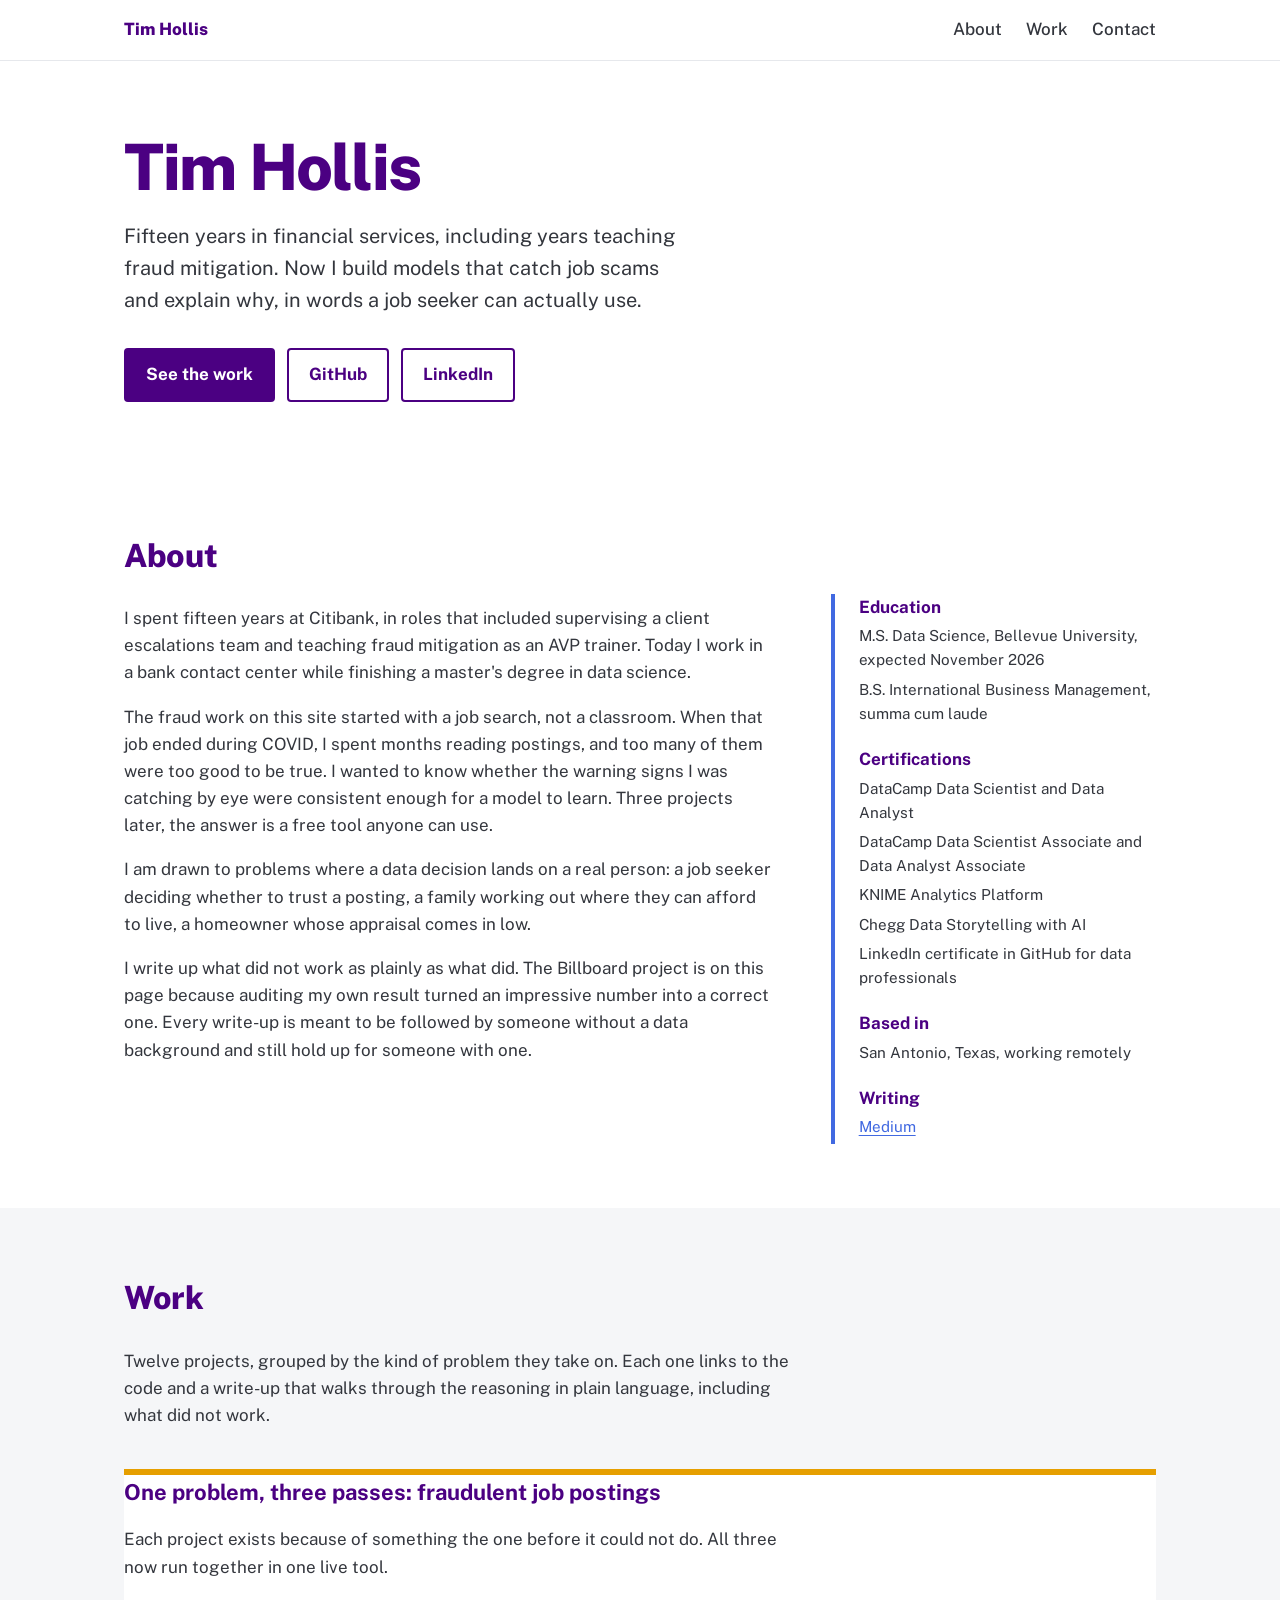
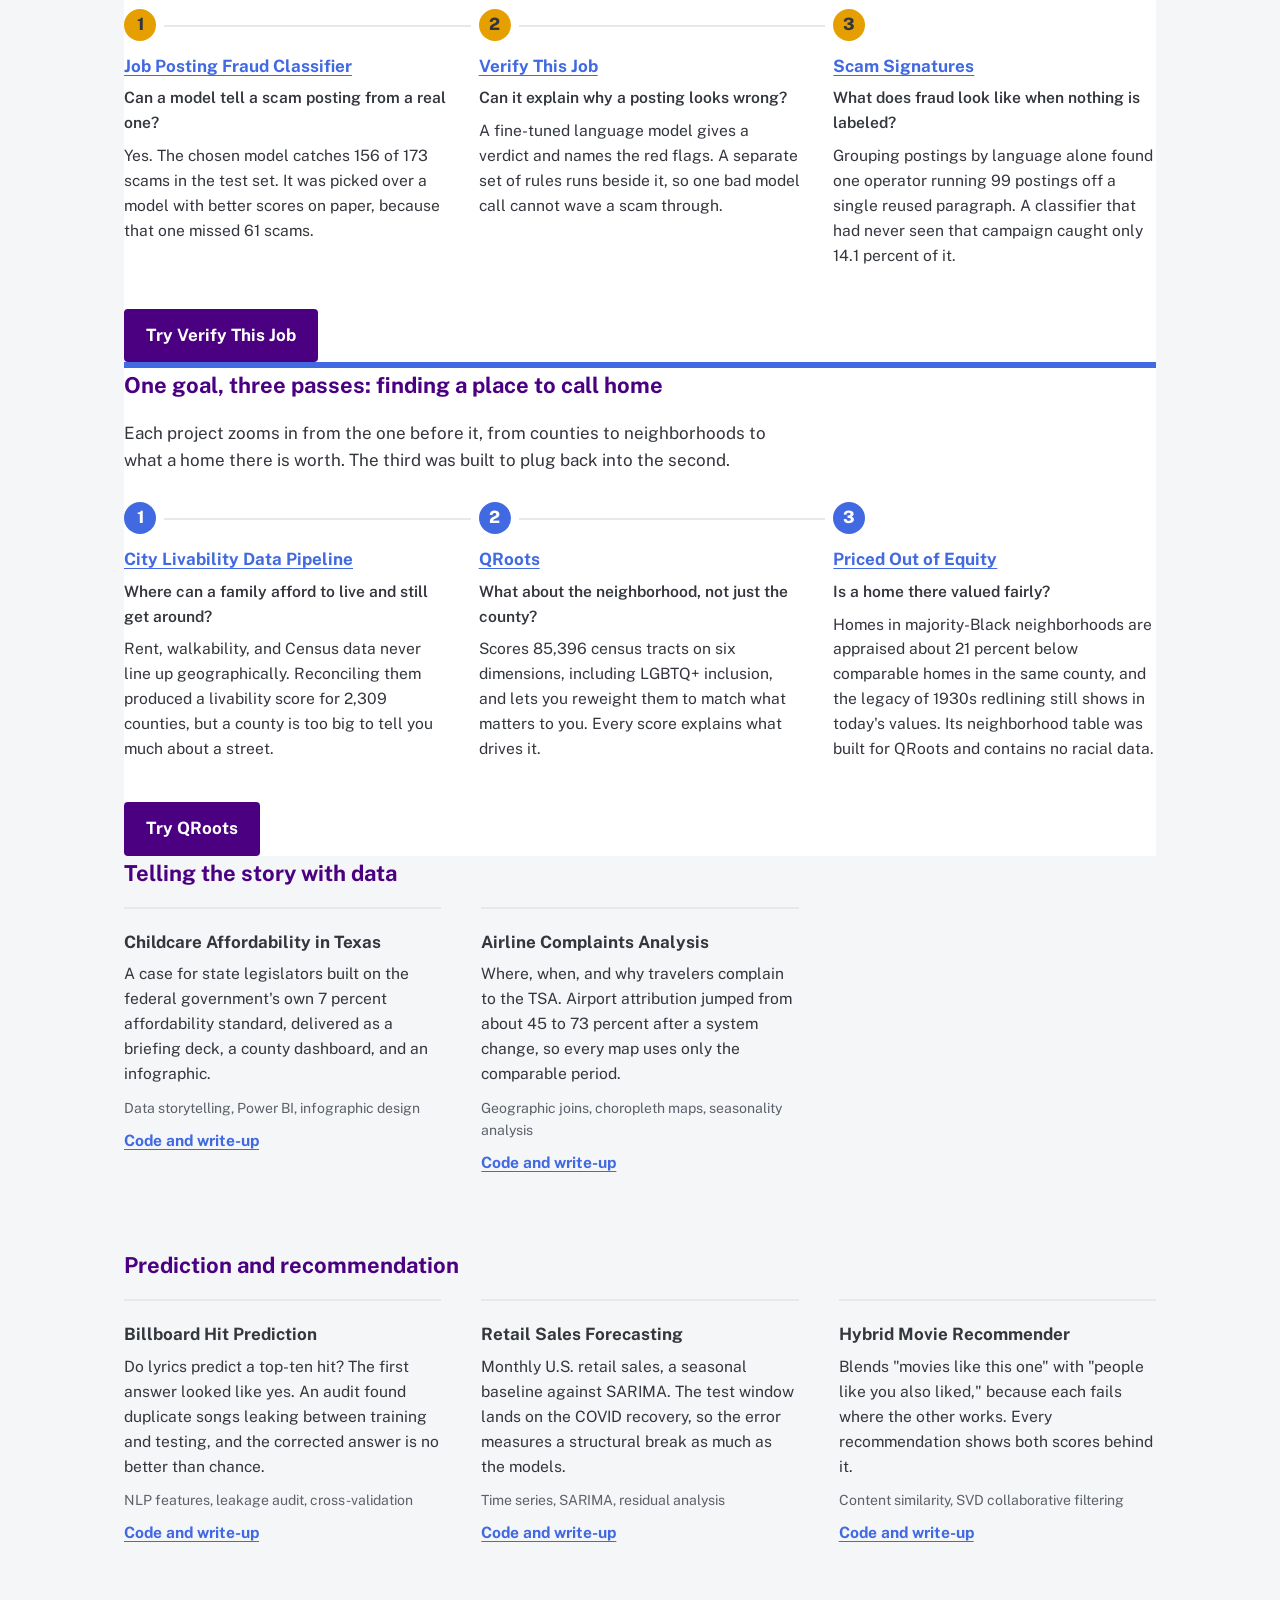
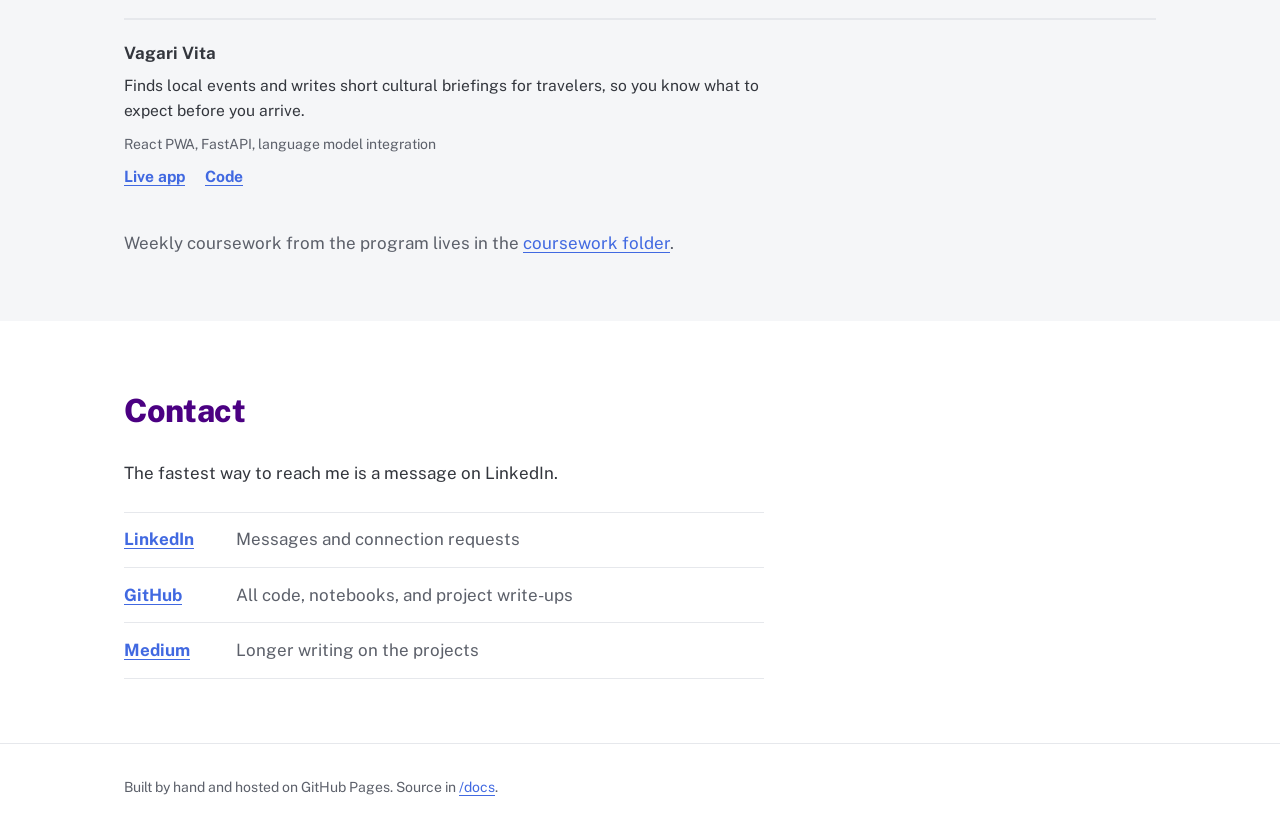
==== commit 3d1ad4a5: "Update project count and added spotlighted projects consistently." ====
--- a/docs/index.html
+++ b/docs/index.html
@@ -102,9 +102,9 @@
       <div class="wrap">
         <h2>Work</h2>
         <p class="section-intro">
-          Eleven projects so far, grouped by the kind of problem they take on. Each one links to
-          the code and a write-up that walks through the reasoning in plain language, including
-          what did not work.
+          Twelve projects, grouped by the kind of problem they take on. Each one links to the code
+          and a write-up that walks through the reasoning in plain language, including what did
+          not work.
         </p>
 
         <article class="featured" aria-labelledby="featured-title">
@@ -137,7 +137,7 @@
           <a class="btn btn-primary" href="https://verifythisjob.streamlit.app">Try Verify This Job</a>
         </article>
 
-                <article class="featured featured-place" aria-labelledby="featured-place-title">
+        <article class="featured featured-place" aria-labelledby="featured-place-title">
           <h3 id="featured-place-title">One goal, three passes: finding a place to call home</h3>
           <p class="featured-intro">
             Each project zooms in from the one before it, from counties to neighborhoods to what a
@@ -167,42 +167,6 @@
           </ol>
           <a class="btn btn-primary" href="https://qroots.onrender.com">Try QRoots</a>
         </article>
-
-        <div class="group">
-          <h3>Place and people</h3>
-          <div class="project-grid">
-            <article class="project">
-              <h4>City Livability Data Pipeline</h4>
-              <p>Rent, walkability, and Census data are published at three different geographic
-                levels. This pipeline reconciles them into one database and a livability score for
-                2,309 counties.</p>
-              <p class="methods">Web scraping, Census API, SQLite, Power BI</p>
-              <p class="links"><a href="https://github.com/TTHollis/DataSciencePortfolio/tree/main/projects/CityLivabilityDataPipeline">Code and write-up</a></p>
-            </article>
-            <article class="project">
-              <h4>QRoots</h4>
-              <p>Scores every U.S. census tract on crime, education, income, housing, and quality
-                of life, then lets you change the weights to match what matters to you.</p>
-              <p class="methods">React, Python, Census API, SHAP</p>
-              <p class="links"><a href="https://qroots.onrender.com">Live app</a><a href="https://github.com/TTHollis/QRoots">Code</a></p>
-            </article>
-            <article class="project">
-              <h4>Vagari Vita</h4>
-              <p>Finds local events and writes short cultural briefings for travelers, so you know
-                what to expect before you arrive.</p>
-              <p class="methods">React PWA, FastAPI, language model integration</p>
-              <p class="links"><a href="https://vagarivita.onrender.com">Live app</a><a href="https://github.com/TTHollis/VagariVita">Code</a></p>
-            </article>
-            <article class="project">
-              <h4>Priced Out of Equity</h4>
-              <p>Homes in majority-Black neighborhoods are appraised about 21 percent below
-                comparable homes in the same county, even after accounting for housing and
-                neighborhood differences. Most of that gap is set by the market, not the appraisal.</p>
-              <p class="methods">Regression, LightGBM, SHAP, FHFA and Census data</p>
-              <p class="links"><a href="https://github.com/TTHollis/PricedOutOfEquity">Code and write-up</a></p>
-            </article>
-          </div>
-        </div>
 
         <div class="group">
           <h3>Telling the story with data</h3>
@@ -254,6 +218,14 @@
             </article>
           </div>
         </div>
+
+        <article class="project">
+          <h4>Vagari Vita</h4>
+          <p>Finds local events and writes short cultural briefings for travelers, so you know
+            what to expect before you arrive.</p>
+          <p class="methods">React PWA, FastAPI, language model integration</p>
+          <p class="links"><a href="https://vagarivita.onrender.com">Live app</a><a href="https://github.com/TTHollis/VagariVita">Code</a></p>
+        </article>
 
         <p class="work-footer">Weekly coursework from the program lives in the
           <a href="https://github.com/TTHollis/DataSciencePortfolio/tree/main/coursework">coursework folder</a>.</p>
--- a/docs/style.css
+++ b/docs/style.css
@@ -130,11 +130,17 @@
 .section h4 { font-size: 1.0625rem; font-weight: 700; margin: 0 0 0.4rem; }
 
 .featured {
+  --accent: var(--amber);
+  --accent-ink: var(--dark-gray);
   background: var(--bg);
-  border-top: 6px solid var(--amber);
-  padding: 2rem 2rem 2.25rem;
-  margin-bottom: 3.5rem;
-}
+  border-top: 6px solid var(--accent);
+}
+
+.featured-place {
+  --accent: var(--royal-blue);
+  --accent-ink: #fff;
+}
+
 .featured-intro { margin: 0 0 1.75rem; }
 .phases {
   list-style: none;
@@ -151,8 +157,8 @@
   position: absolute; top: 0; left: 0;
   width: 2rem; height: 2rem;
   border-radius: 50%;
-  background: var(--amber);
-  color: var(--dark-gray);
+  background: var(--accent);
+  color: var(--accent-ink);
   font-weight: 800;
   display: flex; align-items: center; justify-content: center;
 }
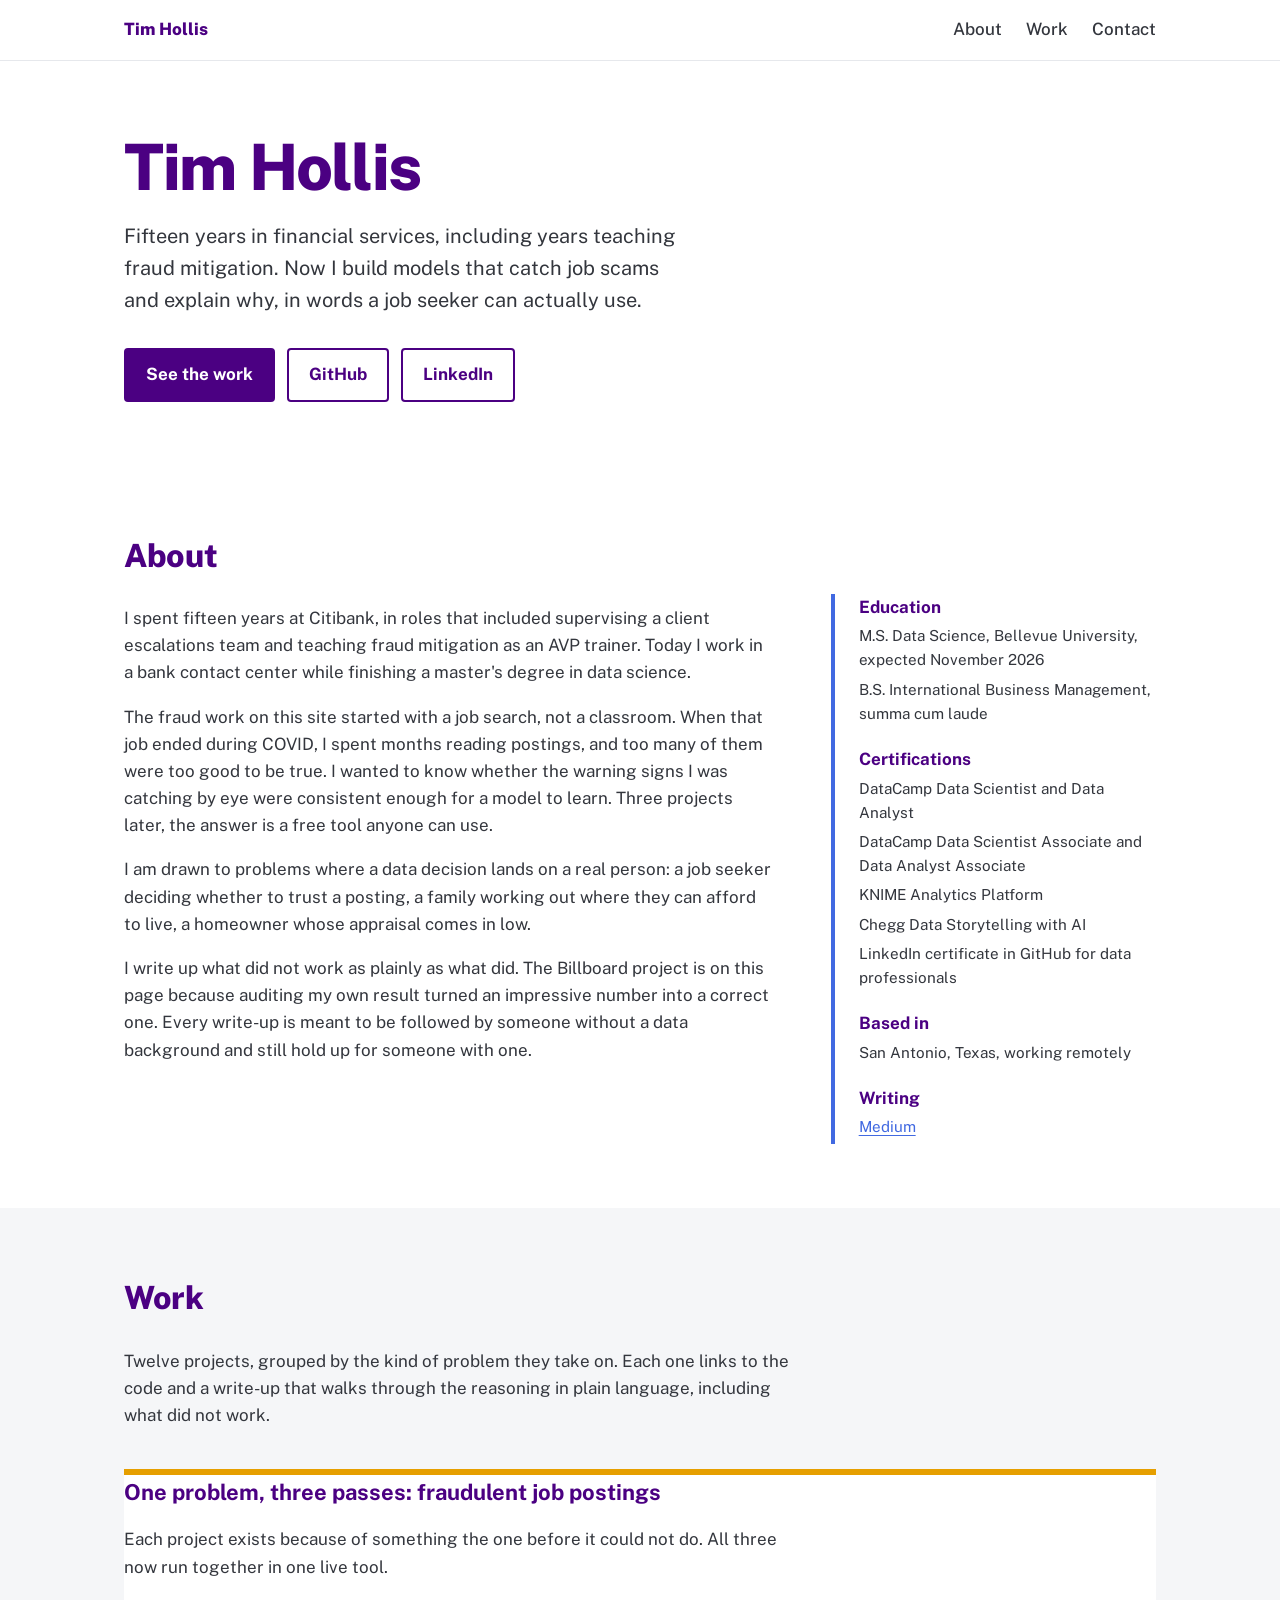
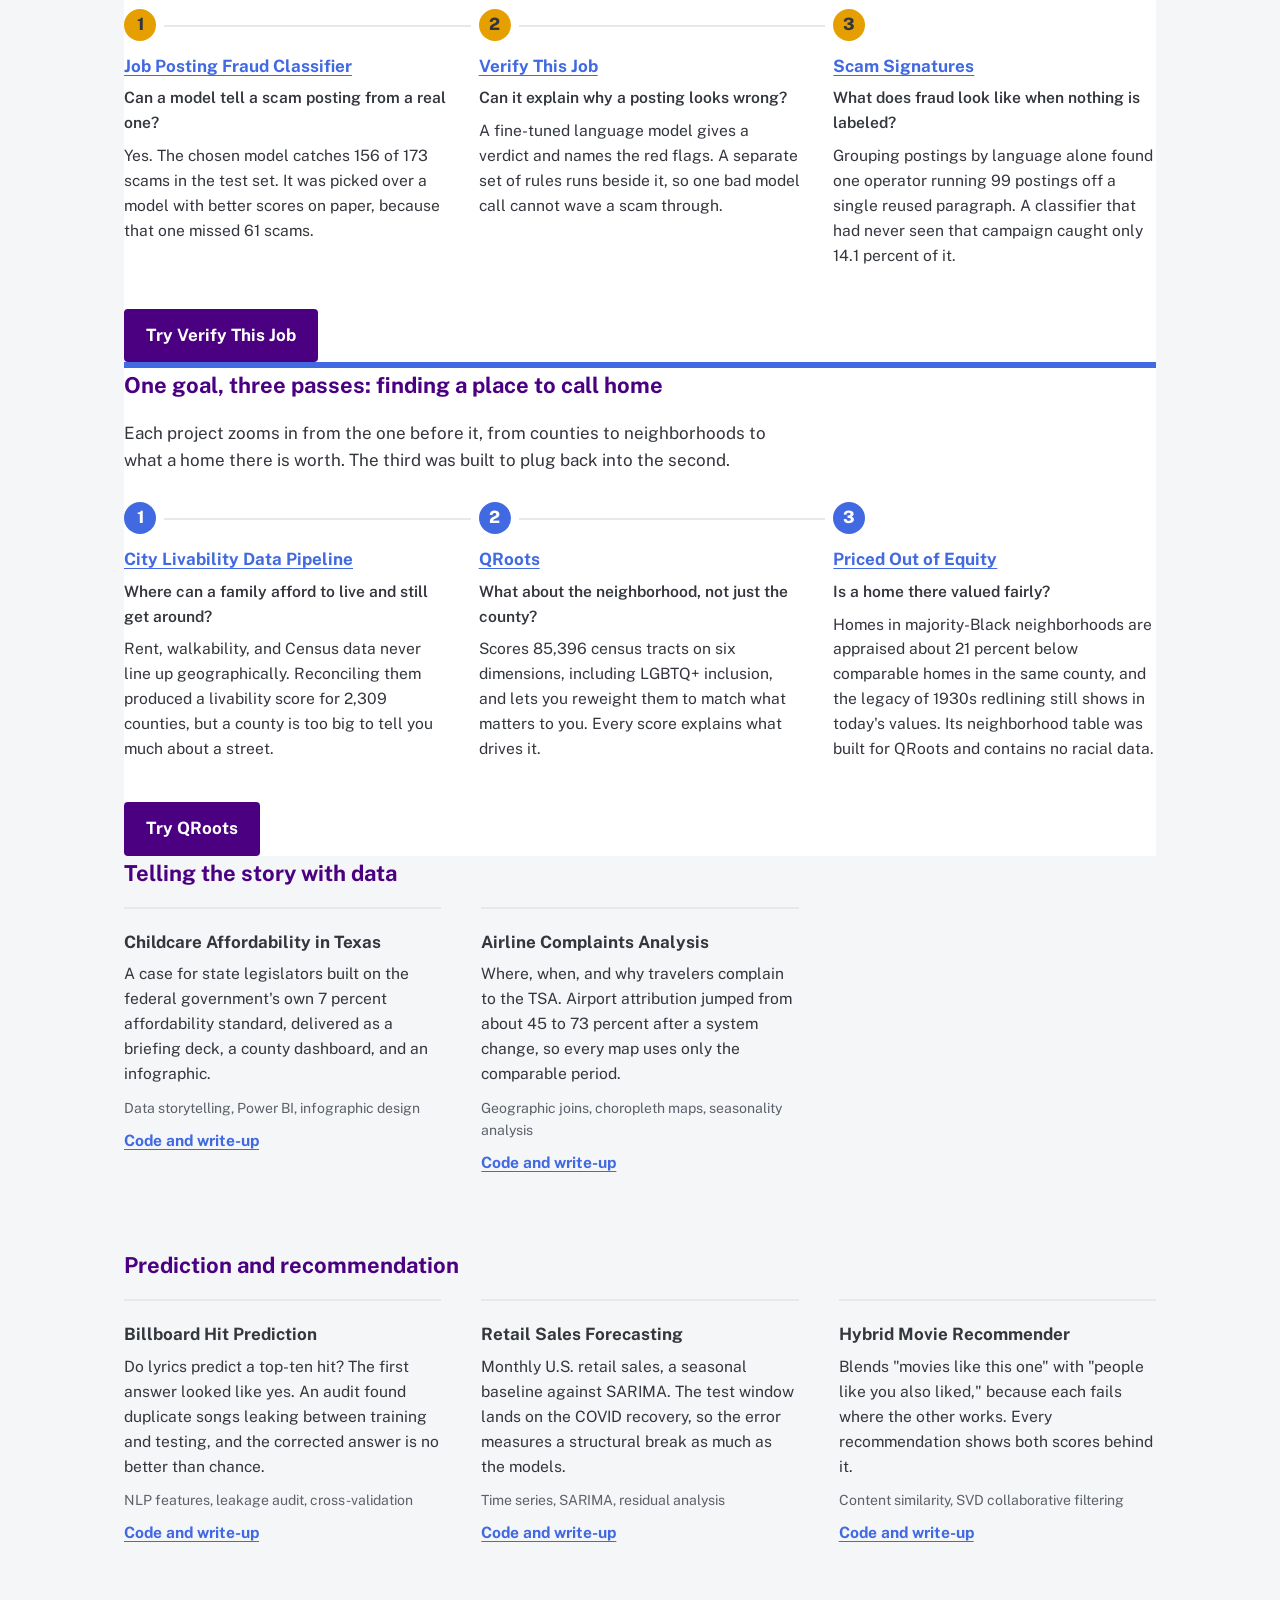
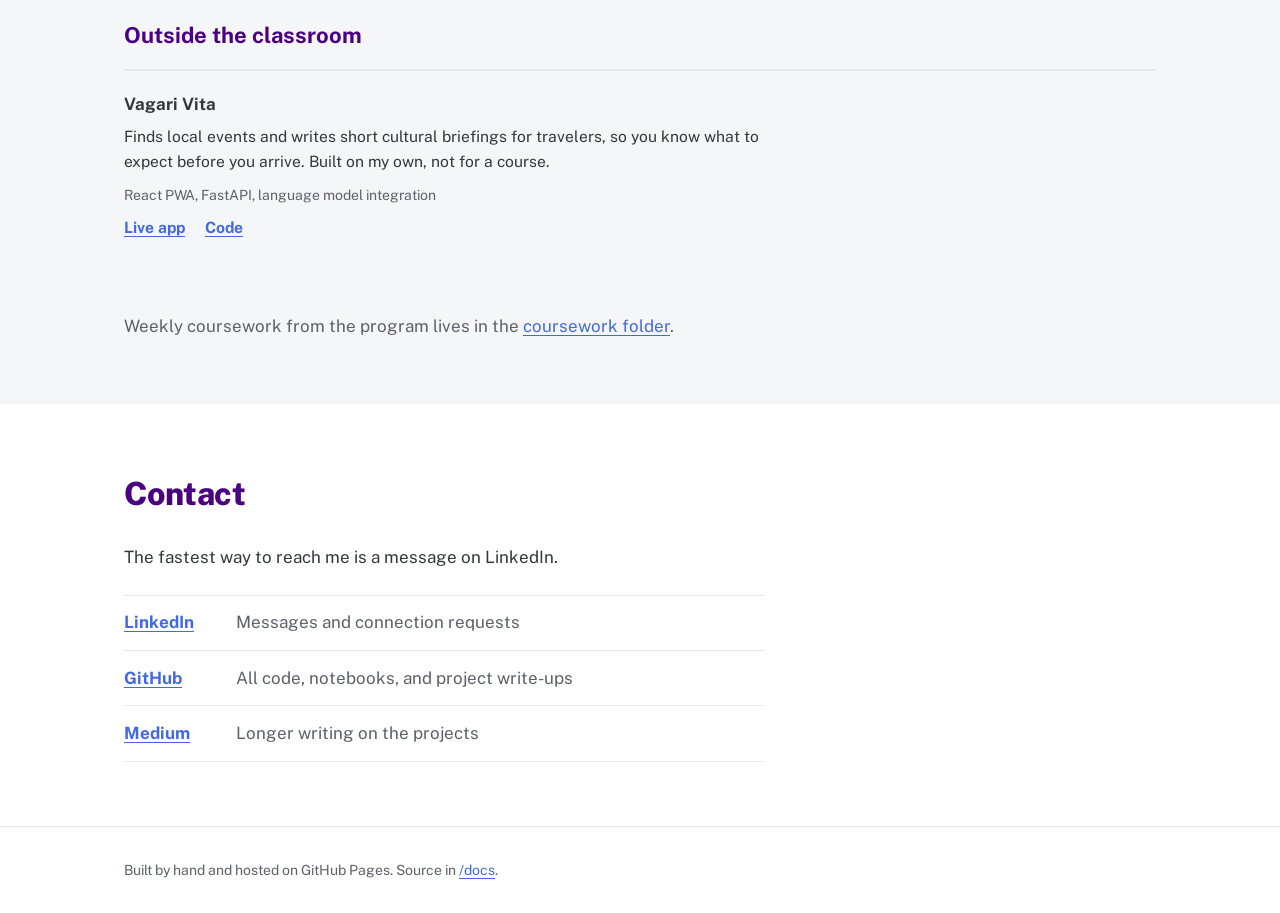
==== commit 0cdb8faa: "Revise Vagari Vita project details in index.html Updated project description for Vagari Vita, emphas" ====
--- a/docs/index.html
+++ b/docs/index.html
@@ -219,13 +219,16 @@
           </div>
         </div>
 
-        <article class="project">
-          <h4>Vagari Vita</h4>
-          <p>Finds local events and writes short cultural briefings for travelers, so you know
-            what to expect before you arrive.</p>
-          <p class="methods">React PWA, FastAPI, language model integration</p>
-          <p class="links"><a href="https://vagarivita.onrender.com">Live app</a><a href="https://github.com/TTHollis/VagariVita">Code</a></p>
-        </article>
+        <div class="group">
+          <h3>Outside the classroom</h3>
+          <article class="project">
+            <h4>Vagari Vita</h4>
+            <p>Finds local events and writes short cultural briefings for travelers, so you know
+              what to expect before you arrive. Built on my own, not for a course.</p>
+            <p class="methods">React PWA, FastAPI, language model integration</p>
+            <p class="links"><a href="https://vagarivita.onrender.com">Live app</a><a href="https://github.com/TTHollis/VagariVita">Code</a></p>
+          </article>
+        </div>
 
         <p class="work-footer">Weekly coursework from the program lives in the
           <a href="https://github.com/TTHollis/DataSciencePortfolio/tree/main/coursework">coursework folder</a>.</p>
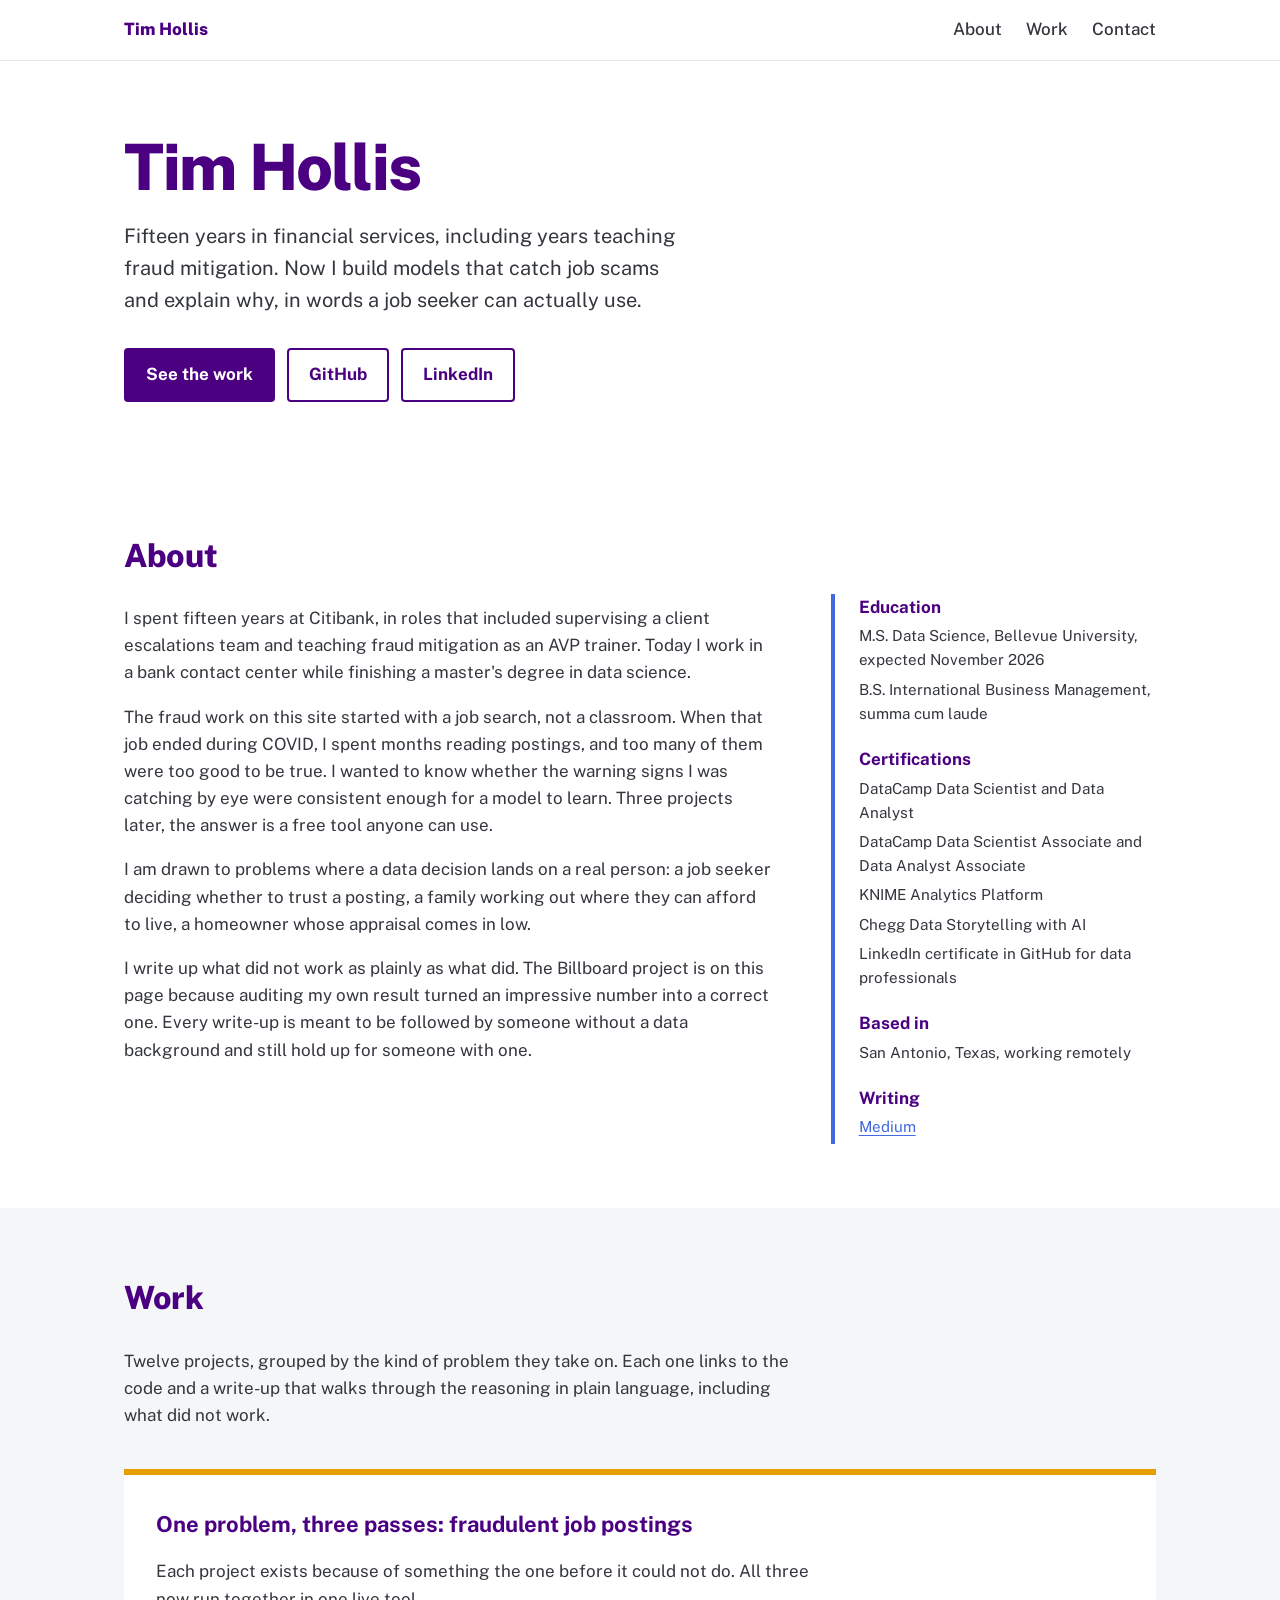
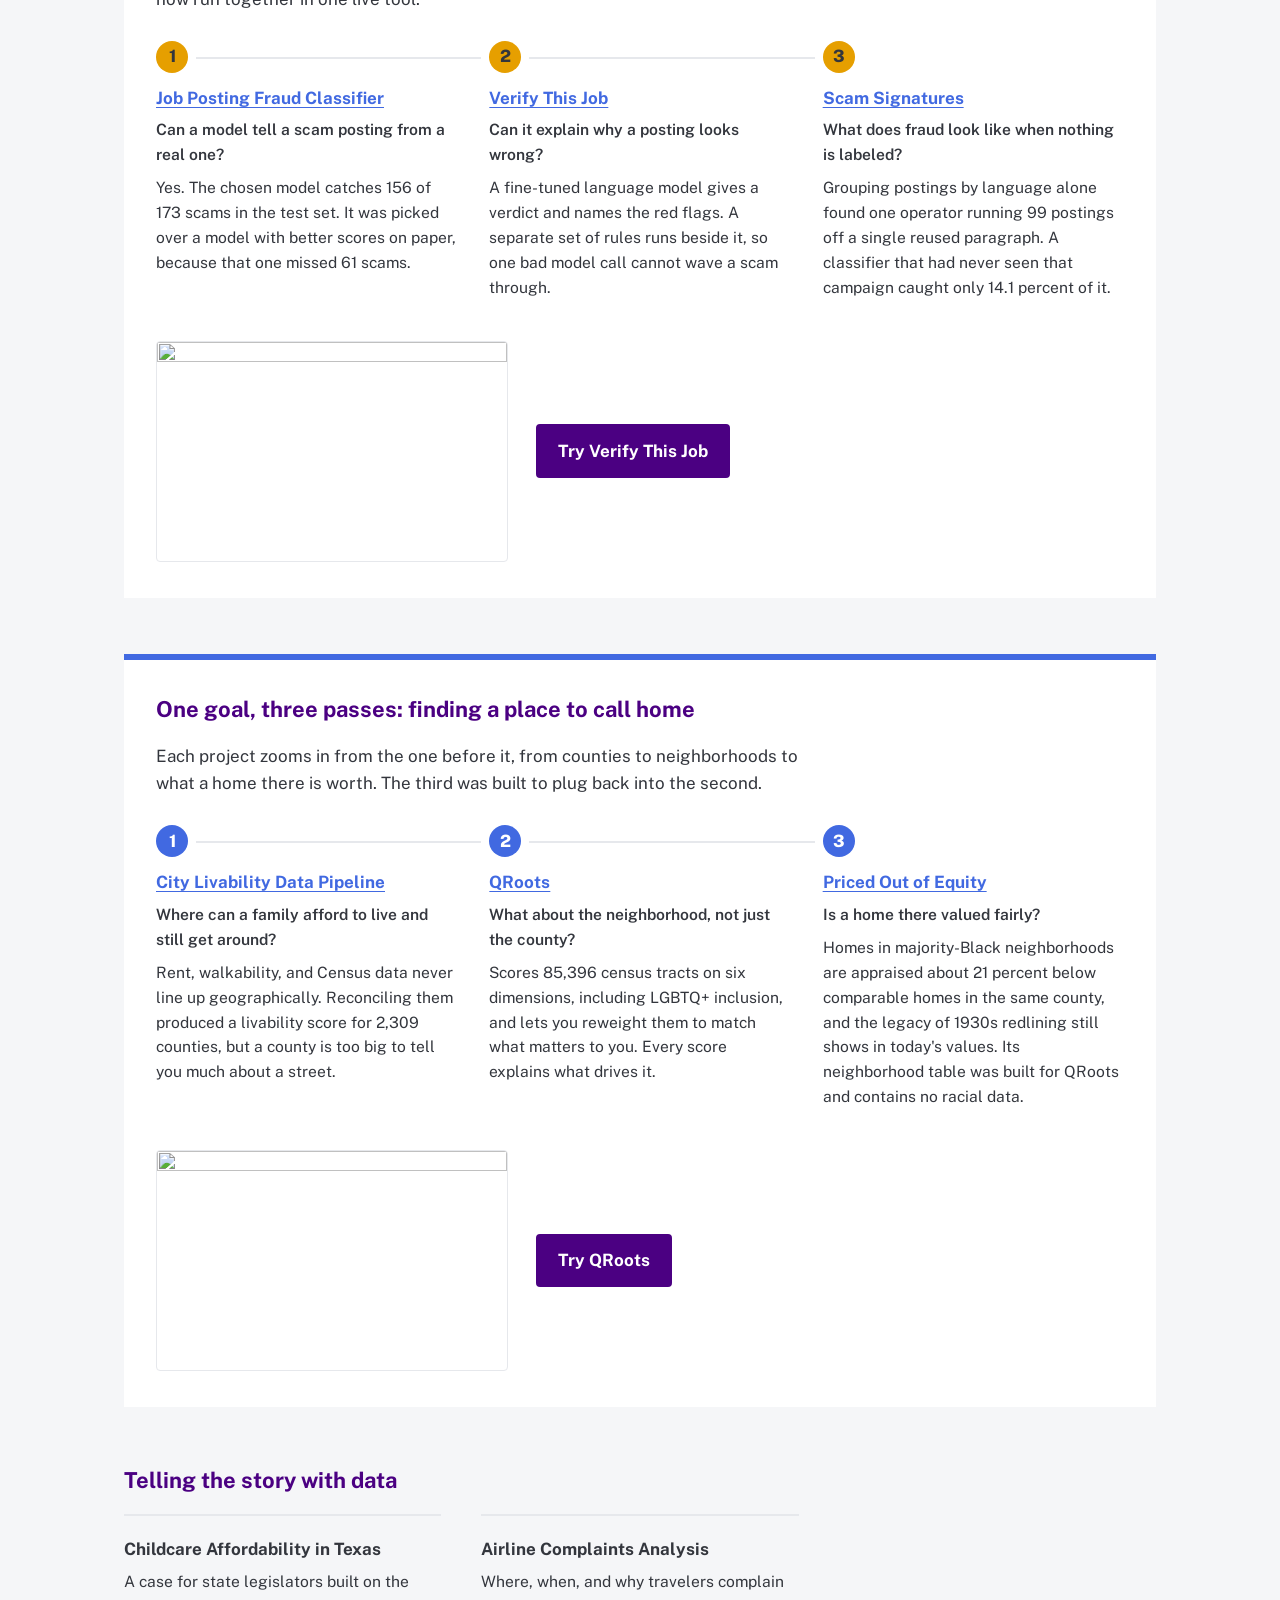
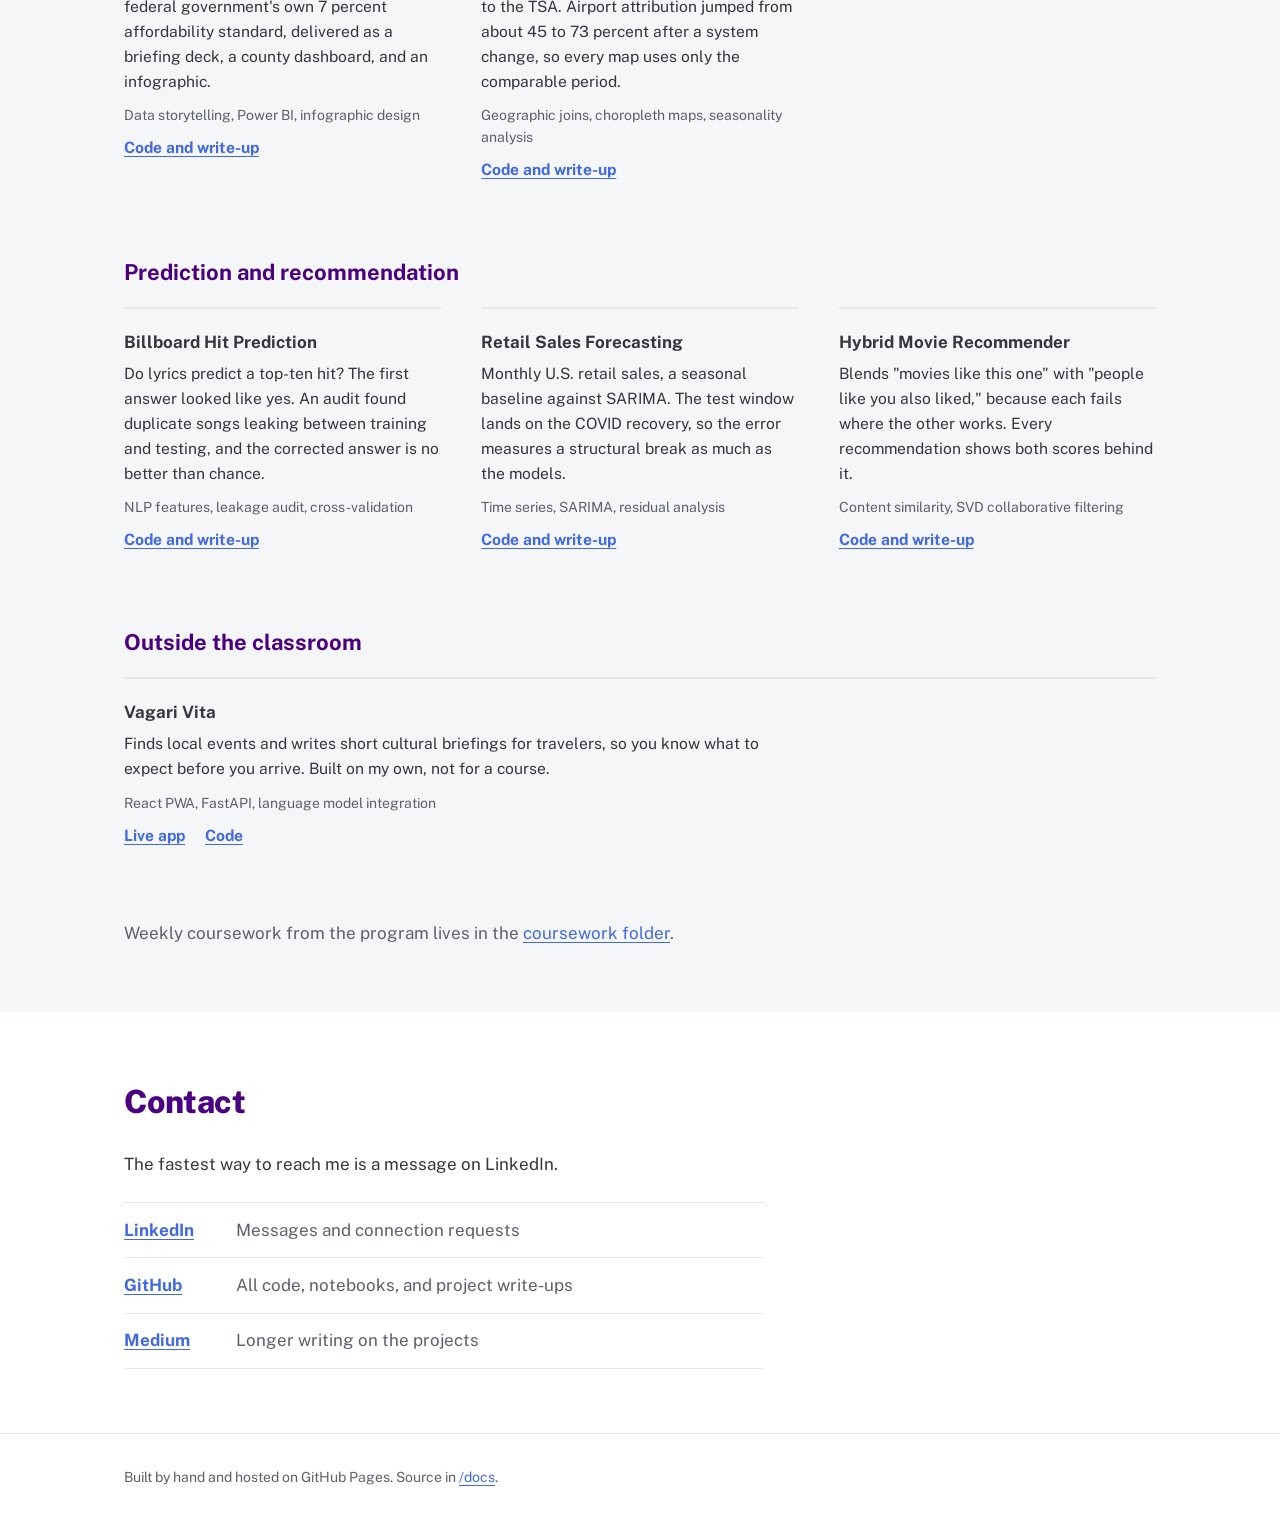
==== commit 8cc35ced: "Replace buttons with featured CTAs in index.html" ====
--- a/docs/index.html
+++ b/docs/index.html
@@ -134,7 +134,12 @@
                 14.1 percent of it.</p>
             </li>
           </ol>
-          <a class="btn btn-primary" href="https://verifythisjob.streamlit.app">Try Verify This Job</a>
+          <div class="featured-cta">
+            <a class="preview" href="https://verifythisjob.streamlit.app" tabindex="-1" aria-hidden="true">
+              <img src="img/preview-verifythisjob.jpg" alt="" width="960" height="600" loading="lazy">
+            </a>
+            <a class="btn btn-primary" href="https://verifythisjob.streamlit.app">Try Verify This Job</a>
+          </div>
         </article>
 
         <article class="featured featured-place" aria-labelledby="featured-place-title">
@@ -165,7 +170,12 @@
                 values. Its neighborhood table was built for QRoots and contains no racial data.</p>
             </li>
           </ol>
-          <a class="btn btn-primary" href="https://qroots.onrender.com">Try QRoots</a>
+          <div class="featured-cta">
+            <a class="preview" href="https://qroots.onrender.com" tabindex="-1" aria-hidden="true">
+              <img src="img/preview-qroots.jpg" alt="" width="960" height="600" loading="lazy">
+            </a>
+            <a class="btn btn-primary" href="https://qroots.onrender.com">Try QRoots</a>
+          </div>
         </article>
 
         <div class="group">
--- a/docs/style.css
+++ b/docs/style.css
@@ -134,6 +134,8 @@
   --accent-ink: var(--dark-gray);
   background: var(--bg);
   border-top: 6px solid var(--accent);
+  padding: 2rem 2rem 2.25rem;
+  margin-bottom: 3.5rem;
 }
 
 .featured-place {
@@ -170,6 +172,22 @@
 .phases p { font-size: 0.975rem; margin: 0 0 0.5rem; }
 .phase-q { font-weight: 600; color: var(--dark-gray); }
 
+.featured-cta {
+  display: flex;
+  flex-wrap: wrap;
+  align-items: center;
+  gap: 1.25rem 1.75rem;
+}
+.preview {
+  display: block;
+  width: min(100%, 22rem);
+  border: 1px solid var(--light-gray);
+  border-radius: 4px;
+  overflow: hidden;
+}
+.preview img { display: block; width: 100%; height: auto; }
+.preview:hover { border-color: var(--accent); }
+
 .group { margin-bottom: 3rem; }
 .project-grid {
   display: grid;
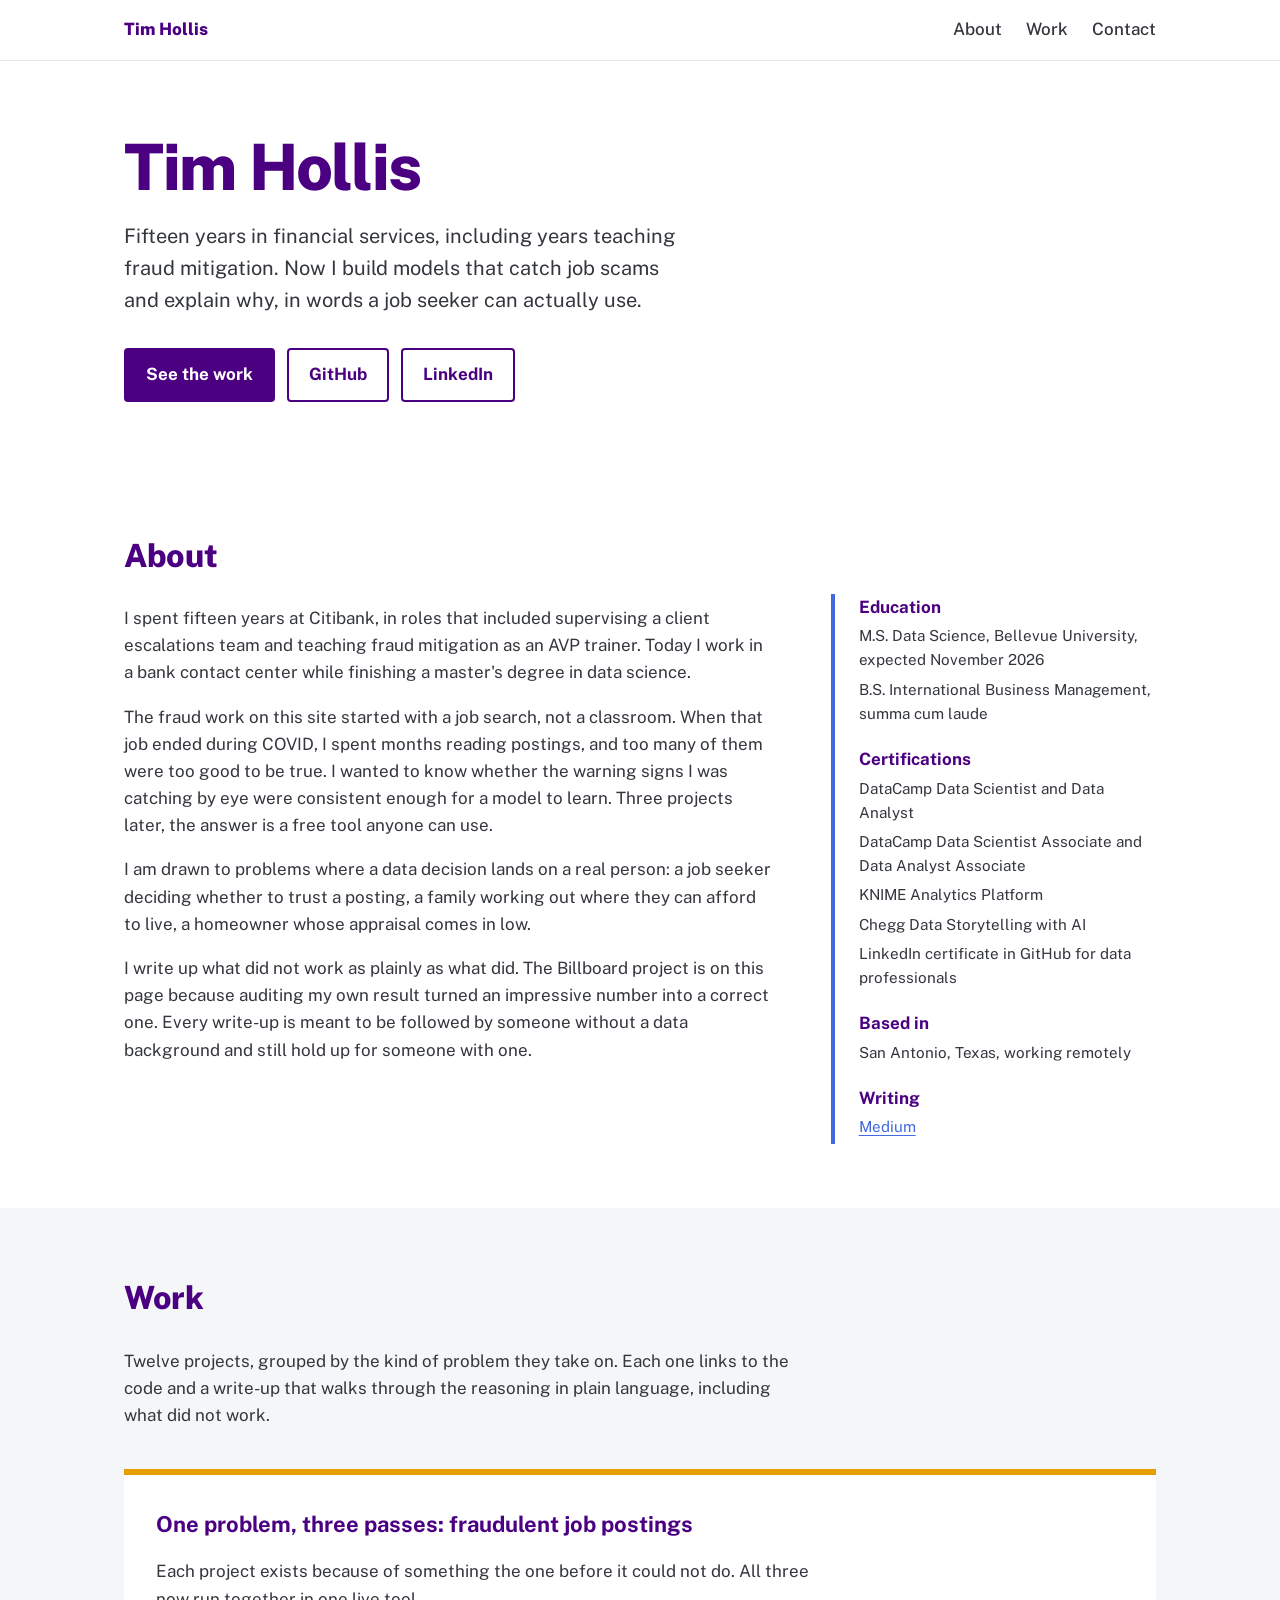
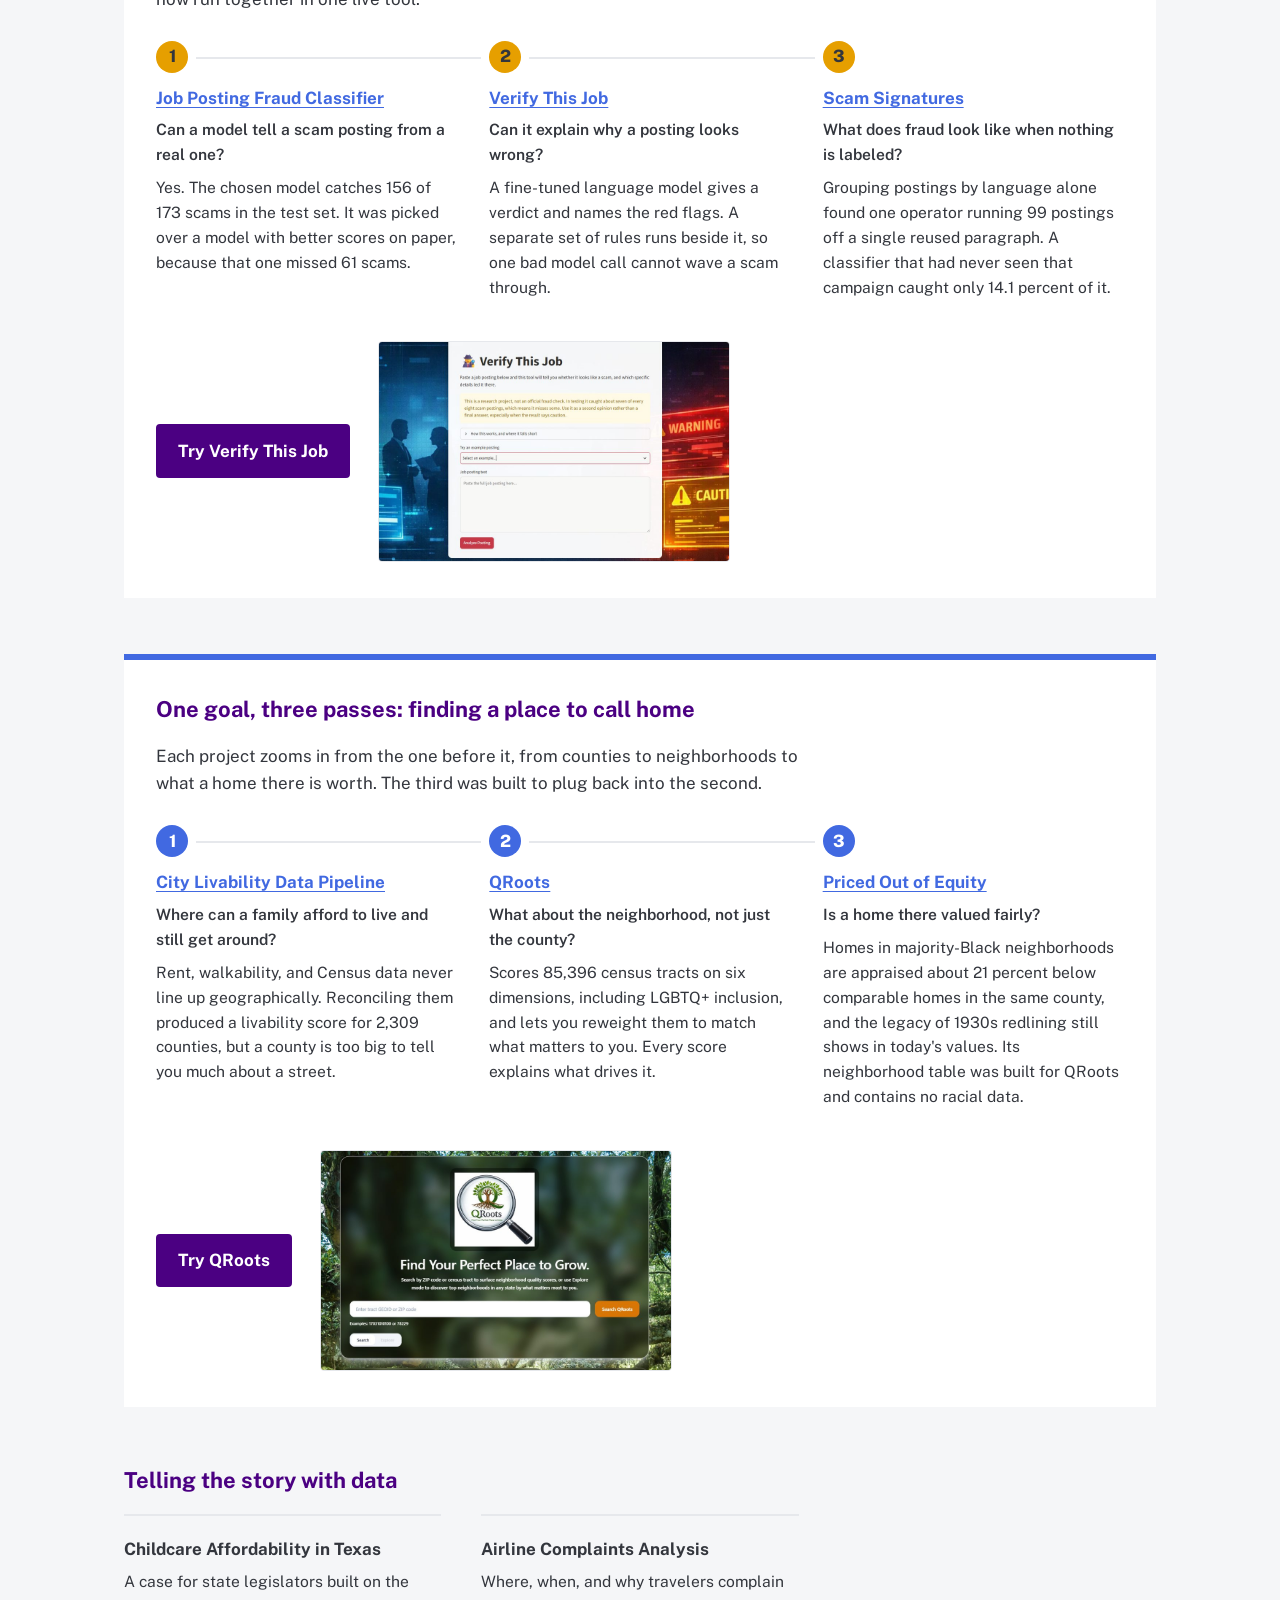
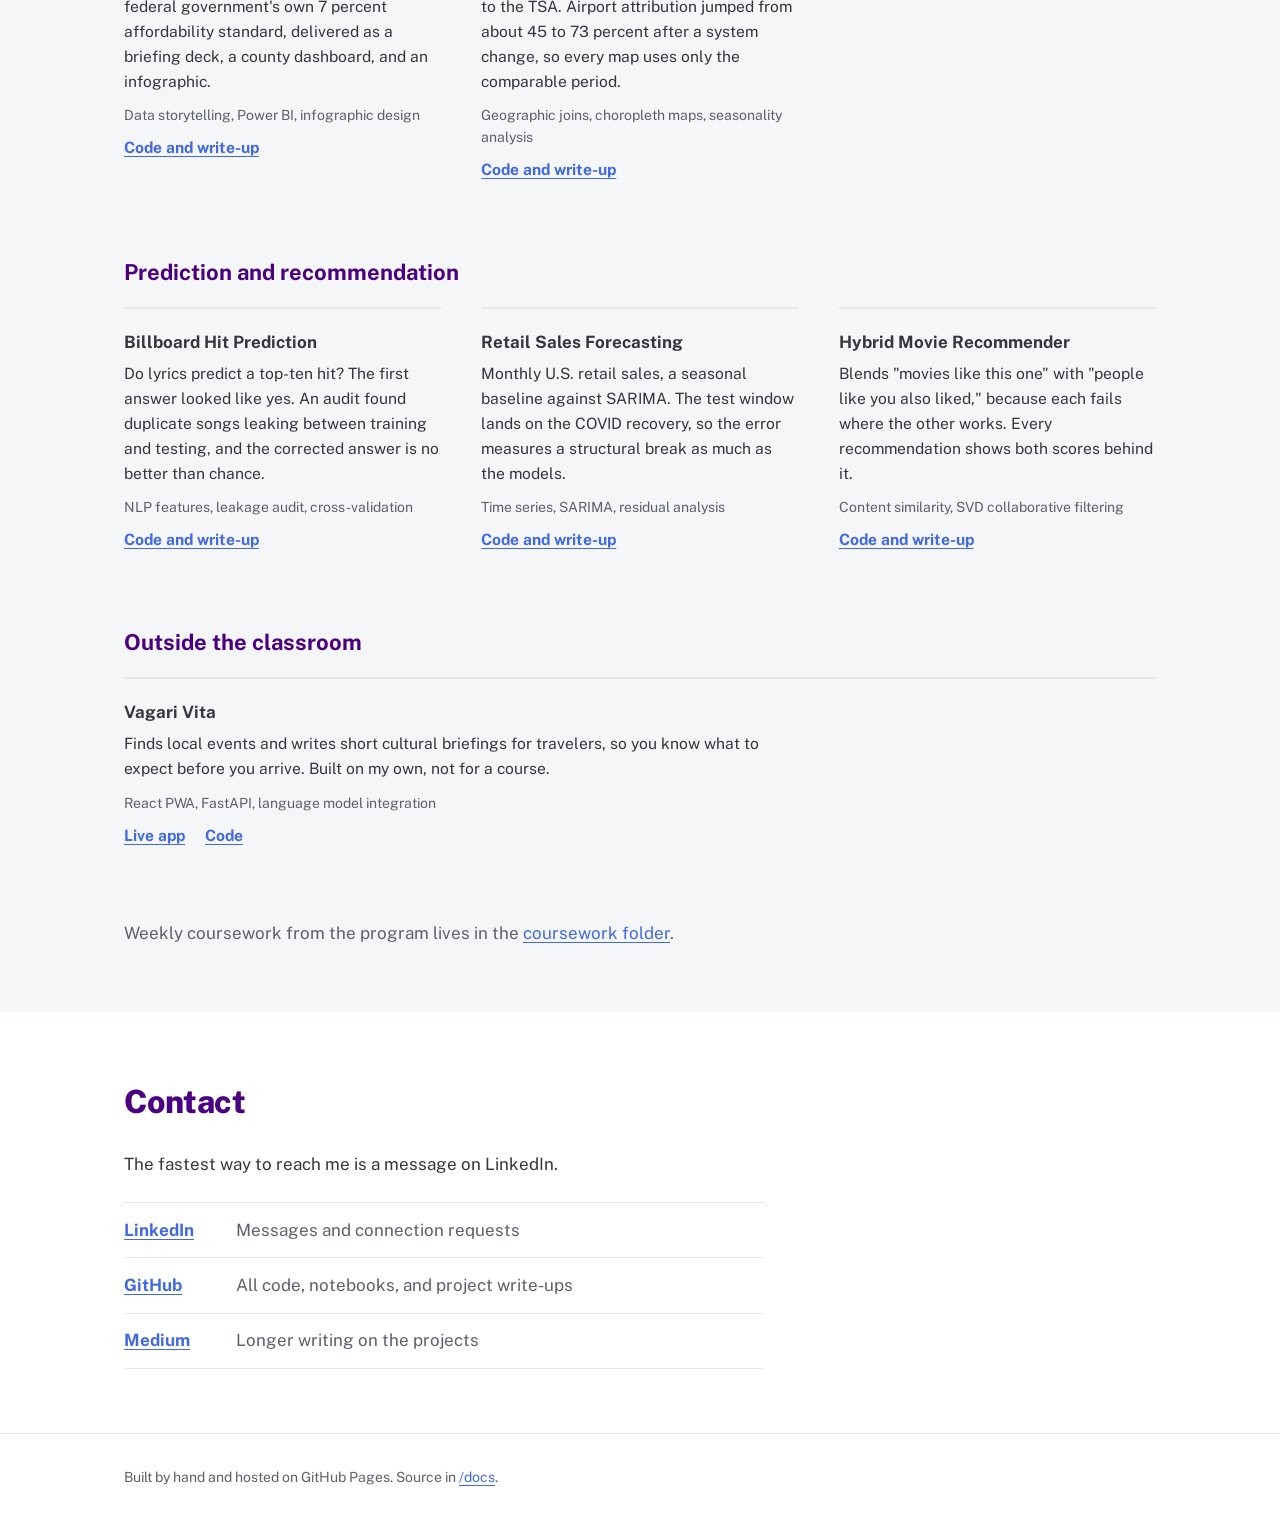
==== commit ee9ae0fa: "Swapping the order for buttons and visuals for featured projects" ====
--- a/docs/index.html
+++ b/docs/index.html
@@ -135,10 +135,10 @@
             </li>
           </ol>
           <div class="featured-cta">
+            <a class="btn btn-primary" href="https://verifythisjob.streamlit.app">Try Verify This Job</a>
             <a class="preview" href="https://verifythisjob.streamlit.app" tabindex="-1" aria-hidden="true">
               <img src="img/preview-verifythisjob.jpg" alt="" width="960" height="600" loading="lazy">
             </a>
-            <a class="btn btn-primary" href="https://verifythisjob.streamlit.app">Try Verify This Job</a>
           </div>
         </article>
 
@@ -171,10 +171,10 @@
             </li>
           </ol>
           <div class="featured-cta">
+            <a class="btn btn-primary" href="https://qroots.onrender.com">Try QRoots</a>
             <a class="preview" href="https://qroots.onrender.com" tabindex="-1" aria-hidden="true">
               <img src="img/preview-qroots.jpg" alt="" width="960" height="600" loading="lazy">
             </a>
-            <a class="btn btn-primary" href="https://qroots.onrender.com">Try QRoots</a>
           </div>
         </article>
 
